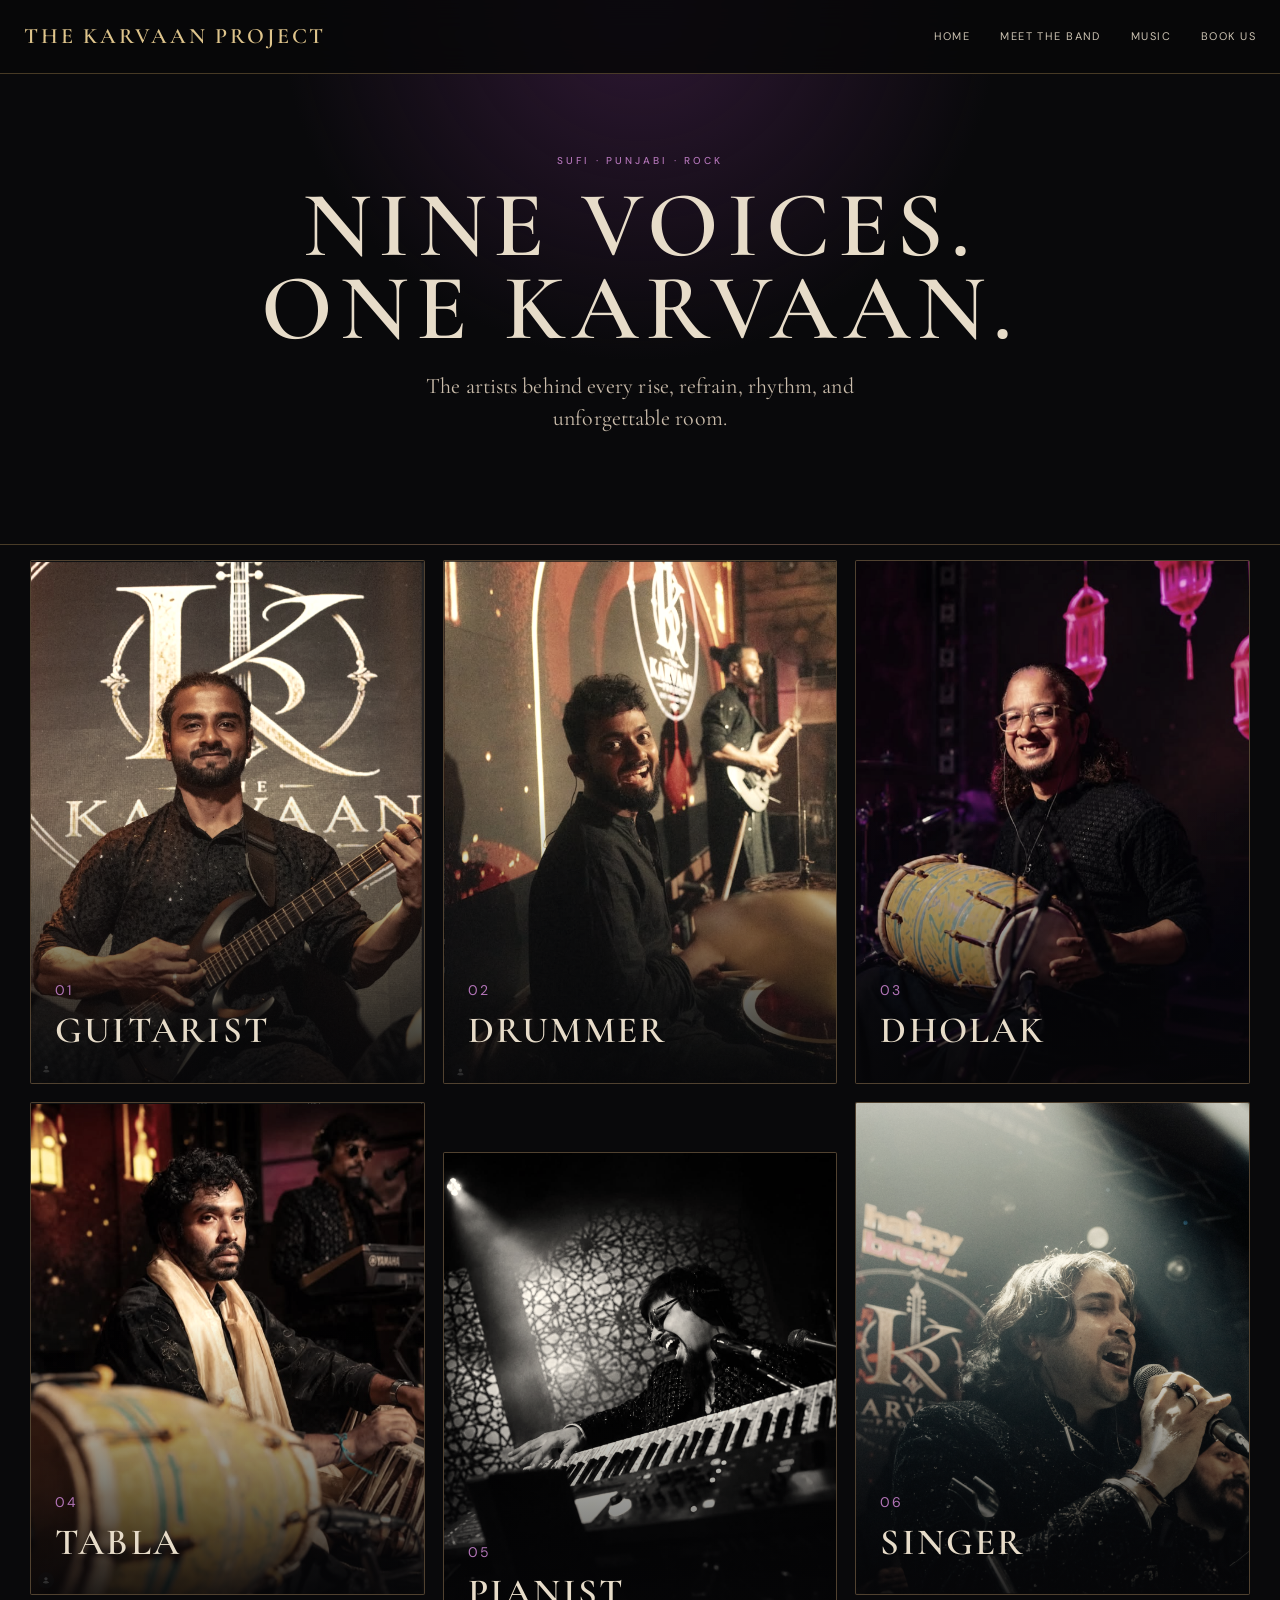
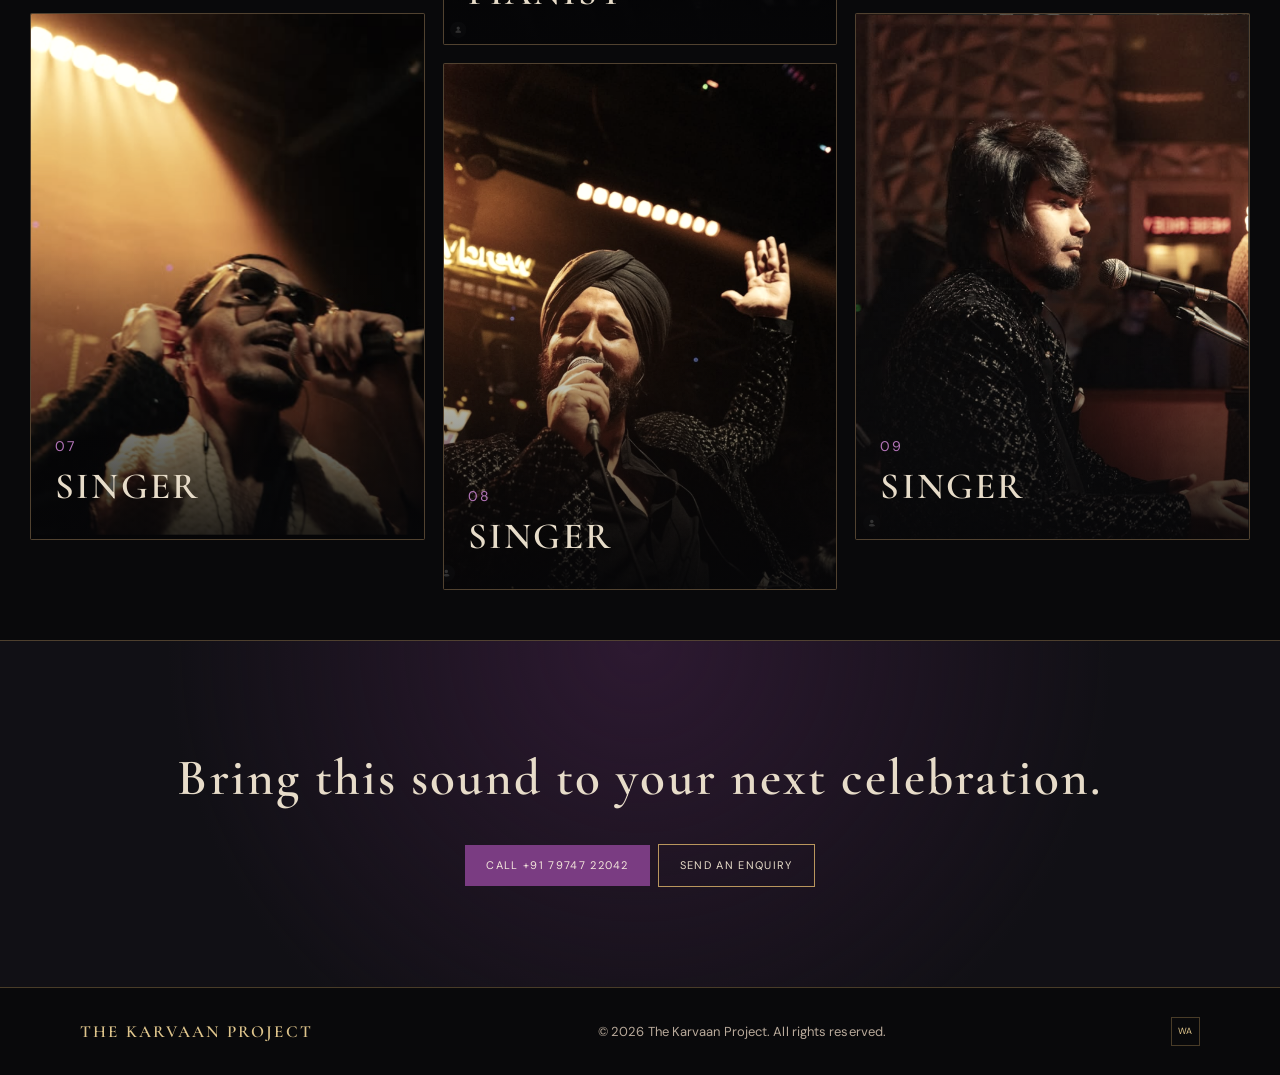
==== band.html @ 2c625c54 "Add files via upload" ====
<!doctype html>
<html lang="en-IN"><head><meta charset="UTF-8" /><meta name="viewport" content="width=device-width, initial-scale=1.0" /><meta name="description" content="Meet The Karvaan Project, a nine-member live music collective performing Sufi, Punjabi and rock music for celebrations and events." /><meta name="robots" content="index, follow, max-image-preview:large" /><meta name="theme-color" content="#09090b" /><meta property="og:type" content="profile" /><meta property="og:site_name" content="The Karvaan Project" /><meta property="og:title" content="Meet The Karvaan Project Band" /><meta property="og:description" content="Meet the nine-member Sufi, Punjabi and rock music collective." /><meta name="twitter:card" content="summary" /><title>Meet The Karvaan Project Band | Sufi, Punjabi &amp; Rock Musicians</title><link rel="stylesheet" href="styles.css" /><link rel="stylesheet" href="overrides.css" /><link rel="stylesheet" href="band.css" /><link rel="stylesheet" href="theme.css" /><link rel="stylesheet" href="seo.css" /><script type="application/ld+json">{"@context":"https://schema.org","@type":"MusicGroup","name":"The Karvaan Project","genre":["Sufi music","Punjabi music","Rock music"],"description":"A nine-member live music collective performing Sufi, Punjabi and rock music."}</script></head>
<body class="band-page"><header class="nav"><a class="brand" href="index.html">The Karvaan Project</a><button class="menu-toggle" aria-label="Open menu" aria-expanded="false"><i></i><i></i></button><nav aria-label="Main navigation"><a href="index.html">Home</a><a href="band.html">Meet the band</a><a href="index.html#music">Music</a><a href="index.html#book">Book us</a></nav></header><main><section class="band-page-hero"><p class="section-label">Sufi · Punjabi · Rock</p><h1>Nine voices.<br />One Karvaan.</h1><p>The artists behind every rise, refrain, rhythm, and unforgettable room.</p></section><section class="member-grid" aria-label="The Karvaan Project members"><article class="member-card"><img src="assets/guitarist.png" alt="The Karvaan Project guitarist" /><div><span>01</span><h2>Guitarist</h2></div></article><article class="member-card"><img src="assets/drummer.png" alt="The Karvaan Project drummer" /><div><span>02</span><h2>Drummer</h2></div></article><article class="member-card"><img src="assets/dholak.png" alt="The Karvaan Project dholak player" /><div><span>03</span><h2>Dholak</h2></div></article><article class="member-card"><img src="assets/tabla.png" alt="The Karvaan Project tabla player" /><div><span>04</span><h2>Tabla</h2></div></article><article class="member-card"><img src="assets/pianist.png" alt="The Karvaan Project pianist" /><div><span>05</span><h2>Pianist</h2></div></article><article class="member-card"><img src="assets/singer-1.png" alt="The Karvaan Project singer" /><div><span>06</span><h2>Singer</h2></div></article><article class="member-card"><img src="assets/singer-2.png" alt="The Karvaan Project singer" /><div><span>07</span><h2>Singer</h2></div></article><article class="member-card"><img src="assets/singer-3.png" alt="The Karvaan Project singer" /><div><span>08</span><h2>Singer</h2></div></article><article class="member-card"><img src="assets/singer-4.png" alt="The Karvaan Project singer" /><div><span>09</span><h2>Singer</h2></div></article></section><section class="band-booking"><p>Bring this sound to your next celebration.</p><a class="button gold" href="tel:+917974722042">Call +91 79747 22042</a><a class="button outline" href="index.html#book">Send an enquiry</a></section></main><footer><a class="brand" href="index.html">The Karvaan Project</a><p>© <span id="year"></span> The Karvaan Project. All rights reserved.</p><div class="socials"><a href="https://wa.me/917974722042" aria-label="WhatsApp">wa</a></div></footer><script src="script.js"></script></body></html>
---- styles.css ----
:root{--black:#000;--surface:#fff;--mist:#f5f5f7;--text:#1d1d1f;--subtle:#6e6e73;--gold:#b7833c;--blue:#0071e3;--line:#d2d2d7}*{box-sizing:border-box}html{scroll-behavior:smooth}body{margin:0;background:var(--surface);color:var(--text);font-family:-apple-system,BlinkMacSystemFont,"SF Pro Display","Helvetica Neue",Arial,sans-serif;font-size:17px;line-height:1.47;letter-spacing:-.018em}a{color:inherit;text-decoration:none}h1,h2,h3,p{margin:0}h1,h2,h3,.brand{font-family:inherit;letter-spacing:-.045em}.nav{height:52px;position:absolute;z-index:5;left:0;right:0;top:0;padding:0 max(22px,calc((100vw - 980px)/2));display:flex;justify-content:space-between;align-items:center;background:rgba(0,0,0,.6);backdrop-filter:saturate(180%) blur(20px);-webkit-backdrop-filter:saturate(180%) blur(20px);color:#f5f5f7}.brand{font-size:15px;font-weight:600;letter-spacing:-.02em;line-height:.9}.brand span{display:inline;font:inherit;letter-spacing:inherit}.nav nav{display:flex;gap:36px;align-items:center;font-size:12px;letter-spacing:-.01em}.nav nav>a{opacity:.88;transition:opacity .2s}.nav nav>a:hover{opacity:1}.nav-book{padding:6px 13px;border-radius:980px;background:var(--gold);color:#181008!important}.nav-book span{display:none}.menu-toggle{display:none}.hero{height:max(700px,100vh);min-height:700px;position:relative;display:grid;place-items:center;overflow:hidden;text-align:center;background:#090807}.hero-image{position:absolute;inset:0;background-image:url("https://images.unsplash.com/photo-1514525253161-7a46d19cd819?auto=format&fit=crop&w=2200&q=90");background-size:cover;background-position:center 42%;filter:saturate(.74) brightness(.68)}.hero-shade{position:absolute;inset:0;background:linear-gradient(180deg,rgba(0,0,0,.43),rgba(0,0,0,.08) 35%,rgba(0,0,0,.46) 100%)}.hero-copy{z-index:1;max-width:780px;padding:105px 22px 72px}.eyebrow,.section-label{color:var(--gold);letter-spacing:.02em;font-size:17px;font-weight:500}.hero h1{font-size:clamp(58px,9.1vw,128px);font-weight:700;letter-spacing:-.067em;line-height:.84;margin:19px 0 25px;text-shadow:0 2px 20px rgba(0,0,0,.25)}.hero h1 span{display:block;font-size:.23em;letter-spacing:-.015em;font-weight:600;line-height:1.15}.hero h1 span:first-child{font-size:.18em;text-transform:uppercase;letter-spacing:.12em}.hero h1 span:last-child{margin-top:10px;font-size:.2em;text-transform:uppercase;letter-spacing:.1em}.hero-description{max-width:545px;margin:0 auto 28px;color:#f5f5f7;font-size:21px;line-height:1.4;letter-spacing:-.025em}.hero-actions{display:flex;justify-content:center;gap:15px}.button{display:inline-flex;gap:8px;align-items:center;justify-content:center;border:0;border-radius:980px;padding:12px 20px;font-size:17px;line-height:1.2;letter-spacing:-.015em;font-weight:400;transition:transform .2s,background .2s}.button:hover{transform:scale(1.02)}.gold{background:var(--gold);color:#17110a}.gold:hover{background:#cf984c}.outline{background:rgba(0,0,0,.25);border:1px solid rgba(255,255,255,.72);color:#fff}.play{font-size:10px}.scroll-cue{z-index:1;position:absolute;bottom:31px;font-size:12px;color:#fff;opacity:.8;display:flex;align-items:center;gap:9px}.scroll-cue span{height:16px;width:1px;background:#fff}.section{padding:clamp(90px,11vw,155px) max(24px,calc((100vw - 1120px)/2))}.story{background:var(--surface)}.story>.section-label{margin-bottom:27px}.story-grid{display:grid;grid-template-columns:.88fr 1.12fr;gap:clamp(48px,9vw,115px);align-items:center}.story-copy{max-width:460px}.story h2,.moments h2,.shows h2,.booking h2{font-size:clamp(40px,4.35vw,66px);line-height:1.04;font-weight:700;color:var(--text)}.rule{display:block;width:42px;height:2px;border-radius:2px;background:var(--gold);margin:27px 0}.story p,.booking p{color:var(--subtle);margin:0 0 16px;font-size:19px;line-height:1.47}.text-link{font-size:17px;color:var(--blue);font-weight:400;display:inline-block;margin-top:11px}.text-link span{font-size:18px;margin-left:2px}.portrait{position:relative;border-radius:28px;overflow:hidden;background:#ddd}.portrait img{width:100%;height:570px;object-fit:cover;filter:saturate(.72);display:block}.image-caption{position:absolute;bottom:16px;left:18px;color:#fff;font-size:15px;text-shadow:0 1px 5px #000}.music-band{padding:113px max(24px,calc((100vw - 1120px)/2));text-align:center;color:#f5f5f7;background:linear-gradient(rgba(0,0,0,.61),rgba(0,0,0,.73)),url("https://images.unsplash.com/photo-1521337581100-8ca9a73a5f79?auto=format&fit=crop&w=2000&q=85") center/cover}.centered{margin:auto}.music-band h2{font-size:clamp(42px,5vw,72px);font-weight:700;line-height:1.02;margin:16px 0 57px}.genre-grid{max-width:1000px;margin:0 auto 47px;display:grid;grid-template-columns:repeat(3,1fr);border-radius:22px;overflow:hidden;background:rgba(255,255,255,.12);backdrop-filter:blur(20px);-webkit-backdrop-filter:blur(20px);border:1px solid rgba(255,255,255,.22)}.genre-grid article{padding:34px 35px 38px;text-align:left;border-right:1px solid rgba(255,255,255,.22)}.genre-grid article:last-child{border:0}.genre-grid span{font-size:14px;color:#f7c779}.genre-grid h3{font-size:33px;font-weight:600;letter-spacing:-.045em;margin:12px 0 6px}.genre-grid p{color:#d5d5da;font-size:16px;line-height:1.4}.light{background:#fff;color:#181818}.moments{background:var(--mist)}.section-head{display:flex;justify-content:space-between;align-items:end;margin-bottom:41px}.section-head .text-link{margin-bottom:7px}.gallery{display:grid;grid-template-columns:1.05fr .9fr 1.32fr .9fr;gap:14px;height:375px}.gallery figure{margin:0;overflow:hidden;border-radius:18px;background:#ddd}.gallery img{height:100%;width:100%;object-fit:cover;filter:saturate(.74);transition:transform .6s}.gallery figure:hover img{transform:scale(1.04)}.shows{padding:clamp(90px,11vw,150px) max(24px,calc((100vw - 1120px)/2));display:grid;grid-template-columns:.65fr 1.35fr;gap:clamp(45px,9vw,125px);background:#fff}.shows-intro p{max-width:300px;color:var(--subtle);font-size:19px;line-height:1.45;margin-top:23px}.show-list{border-top:1px solid var(--line)}.show-list article{padding:23px 0;display:grid;grid-template-columns:78px 1fr auto;gap:18px;align-items:center;border-bottom:1px solid var(--line)}time{display:flex;gap:9px;align-items:center}time b{font-size:39px;font-weight:600;line-height:1}time span{font-size:12px;line-height:1.25;color:var(--subtle)}.show-list h3{font-size:22px;font-weight:600}.show-list p{font-size:15px;color:var(--subtle)}.show-list a{font-size:16px;color:var(--blue)}.show-list a span{margin-left:2px}.booking{display:grid;grid-template-columns:.9fr 1.1fr;gap:clamp(50px,10vw,145px);background:#161616;color:#f5f5f7}.booking h2{color:#f5f5f7;margin-top:16px}.booking p{color:#a1a1a6}.contact-note{margin-top:42px;color:#a1a1a6;font-size:16px}.contact-note a{color:#fff}.booking-form{padding-top:20px}.form-row{display:grid;grid-template-columns:1fr 1fr;gap:13px}.booking-form label{display:block;color:#a1a1a6;font-size:13px;margin-bottom:14px}.booking-form input,.booking-form textarea{width:100%;display:block;border:1px solid #5b5b60;border-radius:10px;background:#262627;color:#f5f5f7;font:16px -apple-system,BlinkMacSystemFont,"Helvetica Neue",Arial,sans-serif;margin-top:6px;padding:13px 14px;outline:0;transition:border .2s,box-shadow .2s}.booking-form textarea{resize:vertical}.booking-form input:focus,.booking-form textarea:focus{border-color:#fff;box-shadow:0 0 0 3px rgba(255,255,255,.17)}.booking-form input::placeholder,.booking-form textarea::placeholder{color:#8d8d91}.submit{margin-top:2px;cursor:pointer;width:100%;background:var(--gold);color:#17110a}.form-status{color:#f1c17b;font-size:14px;margin-top:10px;min-height:20px}footer{background:#f5f5f7;padding:29px max(24px,calc((100vw - 1120px)/2));display:flex;align-items:center;justify-content:space-between;color:var(--subtle);font-size:13px}.socials{display:flex;gap:9px}.socials a{width:29px;height:29px;border:1px solid #b8b8bc;border-radius:50%;display:grid;place-items:center;font-size:9px;text-transform:uppercase;color:#3f3f43}
@media(max-width:760px){body{font-size:16px}.nav{height:48px;padding:0 20px}.nav nav{display:none;position:absolute;top:48px;left:0;right:0;padding:18px 20px 23px;background:rgba(20,20,21,.96);backdrop-filter:blur(20px);flex-direction:column;align-items:flex-start;gap:18px;font-size:16px}.nav nav.open{display:flex}.menu-toggle{display:grid;gap:5px;background:none;border:0;padding:8px 0;z-index:1}.menu-toggle i{display:block;width:18px;height:1px;background:#fff}.nav-book{padding:0;background:none;color:var(--gold)!important}.hero{height:680px;min-height:680px}.hero-copy{padding:95px 20px 66px}.hero h1{font-size:64px;letter-spacing:-.065em}.hero-description{font-size:19px}.hero-actions{flex-direction:column;max-width:210px;margin:auto}.button{font-size:16px;padding:12px 18px}.section{padding:82px 24px}.story-grid,.shows,.booking{grid-template-columns:1fr}.story-grid{gap:39px}.story h2,.moments h2,.shows h2,.booking h2{font-size:43px}.story p,.booking p,.shows-intro p{font-size:18px}.portrait{border-radius:20px}.portrait img{height:410px}.music-band{padding:83px 24px}.music-band h2{font-size:44px}.genre-grid{grid-template-columns:1fr;border-radius:18px}.genre-grid article{border-right:0;border-bottom:1px solid rgba(255,255,255,.22);padding:24px}.genre-grid article:last-child{border-bottom:0}.section-head{align-items:start;gap:17px;flex-direction:column}.gallery{grid-template-columns:1fr 1fr;height:410px;gap:10px}.gallery figure{border-radius:14px}.gallery figure:nth-child(3){display:none}.shows{gap:42px}.show-list article{grid-template-columns:65px 1fr}.show-list article>a{grid-column:2}.form-row{grid-template-columns:1fr}footer{align-items:flex-start;gap:19px;flex-direction:column}.hero-image{background-position:55% center}}
---- overrides.css ----
.hero h1 {
  color: #fff;
  text-shadow: 0 2px 20px rgba(0, 0, 0, .35);
}
---- band.css ----
.band-teaser{display:grid;grid-template-columns:.8fr 1.2fr;gap:clamp(35px,7vw,100px);align-items:center;padding:clamp(85px,10vw,140px) max(24px,calc((100vw - 1120px)/2));background:#fff}.band-teaser-copy{max-width:430px}.band-teaser h2{font-size:clamp(42px,5vw,70px);line-height:1.02;letter-spacing:-.055em;margin:16px 0 18px}.band-teaser p{font-size:19px;color:#6e6e73;line-height:1.45}.band-teaser-photos{height:420px;display:grid;grid-template-columns:repeat(4,1fr);gap:10px}.band-teaser-photos img{width:100%;height:100%;border-radius:18px;object-fit:cover;filter:saturate(.8);transition:transform .35s}.band-teaser-photos img:nth-child(2),.band-teaser-photos img:nth-child(4){margin-top:36px;height:calc(100% - 36px)}.band-teaser-photos img:hover{transform:translateY(-8px)}.whatsapp{margin-bottom:10px}.band-page{background:#0d0d0e;color:#f5f5f7}.band-page .nav{position:relative}.band-page-hero{padding:clamp(90px,12vw,160px) 24px clamp(65px,9vw,110px);text-align:center;background:radial-gradient(circle at 50% 0,#392813 0,transparent 45%),#0d0d0e}.band-page-hero h1{font-size:clamp(52px,7.3vw,108px);font-weight:700;line-height:.98;letter-spacing:-.07em;margin:17px 0 20px}.band-page-hero>p:last-child{max-width:510px;margin:auto;color:#a1a1a6;font-size:20px}.member-grid{padding:0 max(18px,calc((100vw - 1220px)/2)) 100px;display:grid;grid-template-columns:repeat(3,1fr);gap:18px}.member-card{margin:0;position:relative;overflow:hidden;min-height:450px;border-radius:22px;background:#242426}.member-card img{display:block;width:100%;height:100%;min-height:450px;object-fit:cover;object-position:center;filter:saturate(.85);transition:transform .5s}.member-card::after{content:"";position:absolute;inset:45% 0 0;background:linear-gradient(transparent,rgba(0,0,0,.78))}.member-card:hover img{transform:scale(1.04)}.member-card>div{position:absolute;z-index:1;bottom:24px;left:24px}.member-card span{display:block;color:#e8bc71;font-size:14px;margin-bottom:4px}.member-card h2{font-size:32px;font-weight:600;letter-spacing:-.045em}.member-card:nth-child(5),.member-card:nth-child(8){transform:translateY(50px)}.band-booking{text-align:center;padding:100px 24px;background:#19191b}.band-booking p{font-size:clamp(28px,4vw,52px);font-weight:600;letter-spacing:-.045em;margin-bottom:28px}.band-booking .button{margin:0 4px}.band-booking .outline{background:transparent;color:#fff}
@media(max-width:760px){.band-teaser{grid-template-columns:1fr;padding:80px 24px;gap:30px}.band-teaser-photos{height:280px;gap:7px}.band-teaser-photos img{border-radius:12px}.band-page-hero{padding:85px 24px 65px}.band-page-hero>p:last-child{font-size:18px}.member-grid{grid-template-columns:1fr 1fr;gap:10px;padding-bottom:70px}.member-card,.member-card img{min-height:280px}.member-card{border-radius:15px}.member-card>div{bottom:14px;left:14px}.member-card h2{font-size:24px}.member-card:nth-child(5),.member-card:nth-child(8){transform:none}.band-booking{padding:75px 24px}.band-booking .button{display:flex;margin:10px auto;max-width:245px}}
---- theme.css ----
@import url('https://fonts.googleapis.com/css2?family=Cormorant+Garamond:wght@500;600;700&family=DM+Sans:wght@400;500;600&display=swap');

:root{--ink:#09090b;--ink-2:#111016;--ink-3:#17131a;--parchment:#e7dcc9;--soft:#b9aa9b;--antique:#b9965d;--antique-light:#dfc58c;--plum:#7a3c82;--plum-light:#b274b7;--ornament:rgba(185,150,93,.36)}
body{background:var(--ink);color:var(--parchment);font-family:"DM Sans",sans-serif;letter-spacing:.005em}.nav{height:74px;background:rgba(7,7,9,.87);border-bottom:1px solid var(--ornament);padding:0 max(24px,calc((100vw - 1340px)/2));backdrop-filter:blur(15px)}.brand,.nav nav{font-family:"Cormorant Garamond",serif}.brand{font-size:22px;font-weight:600;letter-spacing:.13em;text-transform:uppercase;color:var(--antique-light)}.nav nav{gap:30px;font-family:"DM Sans",sans-serif;font-size:11px;letter-spacing:.13em;text-transform:uppercase;color:var(--parchment)}.nav-book{border-radius:0;background:transparent!important;color:var(--antique-light)!important;border:1px solid var(--antique)!important;padding:9px 17px}.nav-book span{display:inline}.hero{height:max(720px,100vh);border-bottom:1px solid var(--ornament);background:#0a090b}.hero-image{background-color:#271b28;background-blend-mode:multiply;background-position:center 48%;filter:saturate(.54) brightness(.61) sepia(.22)}.hero-shade{background:linear-gradient(90deg,rgba(5,5,7,.91) 0%,rgba(5,5,7,.48) 49%,rgba(5,5,7,.2) 100%),linear-gradient(0deg,rgba(6,6,8,.92),transparent 40%)}.hero-copy{max-width:700px;margin-left:clamp(25px,8vw,140px);text-align:left;padding-left:0}.eyebrow,.section-label{font-family:"DM Sans",sans-serif;color:var(--plum-light);font-size:10px;font-weight:500;letter-spacing:.29em;text-transform:uppercase}.hero h1,.story h2,.moments h2,.shows h2,.booking h2,.band-teaser h2{font-family:"Cormorant Garamond",serif;font-weight:600;color:var(--parchment);letter-spacing:.07em;text-transform:uppercase}.hero h1{font-size:clamp(56px,6.4vw,101px);line-height:.82;text-shadow:none;margin:20px 0 26px}.hero h1 span:first-child,.hero h1 span:last-child{font-family:"Cormorant Garamond",serif;letter-spacing:.26em;font-size:.22em;font-weight:600}.hero h1 span:last-child{margin-top:14px}.hero-description{max-width:460px;color:#d8ccbd;font-family:"Cormorant Garamond",serif;font-size:23px;line-height:1.35;letter-spacing:.025em;margin:0 0 31px}.button{border-radius:0;font-family:"DM Sans",sans-serif;font-size:11px;letter-spacing:.12em;text-transform:uppercase;padding:14px 21px}.gold{background:var(--plum);color:#f4e7dc}.gold:hover{background:#954d9b}.outline{border-color:var(--antique);background:rgba(0,0,0,.22);color:var(--parchment)}.scroll-cue{font-family:"DM Sans",sans-serif;color:var(--antique-light);letter-spacing:.14em;text-transform:uppercase;font-size:9px}.scroll-cue span{background:var(--plum-light)}.band-teaser{position:relative;background:radial-gradient(circle at 78% 48%,#2a182e 0,transparent 34%),var(--ink);border-bottom:1px solid var(--ornament)}.band-teaser::before,.music-band::before,.moments::before,.shows::before,.booking::before{content:"✦  ─────────  ✦";display:block;position:absolute;top:21px;left:50%;transform:translateX(-50%);width:max-content;font-family:"Cormorant Garamond",serif;color:var(--antique);font-size:16px;letter-spacing:6px}.band-teaser-copy{position:relative;z-index:1}.band-teaser h2{margin:15px 0 16px;font-size:clamp(48px,5.2vw,72px);line-height:.88}.band-teaser p{font-family:"Cormorant Garamond",serif;font-size:22px;color:#cdbfae;line-height:1.35}.text-link{font-family:"DM Sans",sans-serif;font-size:11px;letter-spacing:.14em;text-transform:uppercase;color:var(--plum-light)}.text-link span{color:var(--antique-light)}.band-teaser-photos img{border-radius:2px;filter:saturate(.62) sepia(.18);border:1px solid rgba(185,150,93,.42)}.music-band{position:relative;background:linear-gradient(rgba(8,7,10,.8),rgba(8,7,10,.88)),url("https://images.unsplash.com/photo-1521337581100-8ca9a73a5f79?auto=format&fit=crop&w=2000&q=85") center/cover;border-bottom:1px solid var(--ornament)}.music-band h2{font-family:"Cormorant Garamond",serif;font-size:clamp(50px,5.5vw,78px);font-weight:600;letter-spacing:.07em;text-transform:uppercase;line-height:.88;color:var(--parchment)}.genre-grid{background:rgba(24,16,25,.78);border:1px solid var(--ornament);border-radius:0}.genre-grid article{border-color:var(--ornament)}.genre-grid span{font-family:"DM Sans",sans-serif;color:var(--plum-light);letter-spacing:.16em}.genre-grid h3{font-family:"Cormorant Garamond",serif;font-size:39px;color:var(--antique-light);letter-spacing:.06em;text-transform:uppercase}.genre-grid p{font-family:"Cormorant Garamond",serif;color:#d8ccbd;font-size:18px}.light{background:transparent;color:var(--parchment);border:1px solid var(--antique)}.moments{position:relative;background:var(--ink-2);border-bottom:1px solid var(--ornament)}.gallery figure{border-radius:2px;border:1px solid var(--ornament)}.gallery img{filter:saturate(.55) sepia(.25)}.shows{position:relative;background:radial-gradient(circle at 18% 90%,#221328,transparent 34%),var(--ink);border-bottom:1px solid var(--ornament)}.shows-intro p{font-family:"Cormorant Garamond",serif;color:#cdbfae;font-size:21px}.show-list{border-color:var(--ornament)}.show-list article{border-color:var(--ornament)}time b{font-family:"Cormorant Garamond",serif;color:var(--antique-light);font-size:47px}.show-list h3{font-family:"Cormorant Garamond",serif;color:var(--parchment);font-size:27px;letter-spacing:.03em}.show-list p,time span{color:var(--soft)}.show-list a{font-family:"DM Sans",sans-serif;font-size:11px;letter-spacing:.12em;text-transform:uppercase;color:var(--plum-light)}.booking{position:relative;background:radial-gradient(circle at 20% 100%,#301535,transparent 36%),#0b0a0d}.booking-form input,.booking-form textarea{border-radius:0;background:rgba(255,255,255,.035);border-color:var(--ornament);color:var(--parchment)}.booking-form input:focus,.booking-form textarea:focus{border-color:var(--antique-light);box-shadow:0 0 0 2px rgba(185,150,93,.16)}.booking-form label{font-family:"DM Sans",sans-serif;letter-spacing:.13em;text-transform:uppercase;color:var(--soft);font-size:10px}.submit{border-radius:0}.whatsapp{display:flex;background:#54275c!important;border:1px solid var(--plum-light)}footer{background:#09090b;border-top:1px solid var(--ornament);color:var(--soft)}footer .brand{font-size:17px}.socials a{border-radius:0;border-color:var(--ornament);color:var(--antique-light)}

.band-page{background:var(--ink);color:var(--parchment)}.band-page .nav{position:absolute}.band-page-hero{background:radial-gradient(circle at 50% 0,#2f1834,transparent 43%),#09090b;border-bottom:1px solid var(--ornament)}.band-page-hero h1{font-family:"Cormorant Garamond",serif;font-weight:600;text-transform:uppercase;letter-spacing:.08em;color:var(--parchment);line-height:.88}.band-page-hero>p:last-child{font-family:"Cormorant Garamond",serif;color:#cbbdac;font-size:22px}.member-grid{background:var(--ink);padding-top:15px}.member-card{border-radius:2px;border:1px solid var(--ornament);background:#161217}.member-card::after{background:linear-gradient(transparent,rgba(6,6,8,.88))}.member-card img{filter:saturate(.66) sepia(.18)}.member-card span{font-family:"DM Sans",sans-serif;color:var(--plum-light);letter-spacing:.15em}.member-card h2{font-family:"Cormorant Garamond",serif;text-transform:uppercase;color:var(--parchment);font-size:37px;letter-spacing:.06em}.band-booking{background:radial-gradient(circle at 50% 0,#2d1931,transparent 65%),#111015;border-top:1px solid var(--ornament)}.band-booking p{font-family:"Cormorant Garamond",serif;color:var(--parchment);letter-spacing:.04em}.band-booking .outline{background:transparent;color:var(--parchment)}
@media(max-width:760px){.nav{height:60px}.brand{font-size:15px}.nav nav{top:60px;background:rgba(8,8,10,.98);border-bottom:1px solid var(--ornament)}.menu-toggle i{background:var(--antique-light)}.nav-book{border:0!important;padding:0}.hero{min-height:690px}.hero-copy{margin:auto;text-align:center;padding:110px 25px 65px}.hero h1{font-size:55px}.hero-description{font-size:21px;margin-left:auto;margin-right:auto}.band-teaser::before,.music-band::before,.moments::before,.shows::before,.booking::before{font-size:11px;top:17px}.band-teaser h2{font-size:52px}.band-teaser p{font-size:20px}.music-band h2{font-size:53px}.member-card h2{font-size:27px}.band-page-hero h1{font-size:57px}}
---- seo.css ----
.news-section{position:relative;padding:clamp(90px,11vw,145px) max(24px,calc((100vw - 1120px)/2));background:#100d12;border-bottom:1px solid var(--ornament)}.news-section::before{content:"✦  ─────────  ✦";display:block;position:absolute;top:21px;left:50%;transform:translateX(-50%);color:var(--antique);font-family:"Cormorant Garamond",serif;font-size:16px;letter-spacing:6px}.news-heading{display:flex;align-items:end;justify-content:space-between;gap:35px;margin-bottom:40px}.news-heading h2{font-family:"Cormorant Garamond",serif;font-size:clamp(48px,5.1vw,72px);font-weight:600;text-transform:uppercase;letter-spacing:.07em;line-height:.9;color:var(--parchment);margin-top:14px}.news-heading>p{max-width:320px;color:#cbbdac;font-family:"Cormorant Garamond",serif;font-size:20px;line-height:1.35}.news-grid{display:grid;grid-template-columns:repeat(3,1fr);border-top:1px solid var(--ornament);border-bottom:1px solid var(--ornament)}.news-grid article{padding:28px 28px 32px 0;margin-right:28px;border-right:1px solid var(--ornament)}.news-grid article:last-child{margin:0;border:0}.article-type{color:var(--plum-light)!important;font-family:"DM Sans",sans-serif!important;font-size:10px!important;letter-spacing:.18em;text-transform:uppercase}.news-grid h3{font-family:"Cormorant Garamond",serif;color:var(--antique-light);font-size:30px;letter-spacing:.025em;line-height:1.04;margin:15px 0 13px}.news-grid article>p:not(.article-type){color:#bcae9e;font-family:"Cormorant Garamond",serif;font-size:18px;line-height:1.36}.news-grid a{display:inline-block;margin-top:22px;color:var(--plum-light);font-family:"DM Sans",sans-serif;font-size:10px;letter-spacing:.14em;text-transform:uppercase}.news-all{margin-top:24px}.news-page{background:#0a090b;color:var(--parchment)}.news-page .nav{position:relative}.news-hero{padding:clamp(90px,12vw,150px) 24px clamp(65px,9vw,110px);text-align:center;background:radial-gradient(circle at 50% 0,#321a36,transparent 43%),#09090b;border-bottom:1px solid var(--ornament)}.news-hero h1{font-family:"Cormorant Garamond",serif;font-size:clamp(56px,8vw,112px);font-weight:600;text-transform:uppercase;letter-spacing:.08em;line-height:.86;margin:16px 0 20px}.news-hero>p{max-width:530px;margin:auto;font-family:"Cormorant Garamond",serif;font-size:22px;line-height:1.35;color:#cbbdac}.article-list{max-width:850px;margin:auto;padding:35px 24px 105px}.article-list article{padding:54px 0;border-bottom:1px solid var(--ornament)}.article-list h2{font-family:"Cormorant Garamond",serif;color:var(--antique-light);font-size:clamp(35px,4.5vw,56px);line-height:.96;letter-spacing:.035em;margin:13px 0 20px}.article-list article>p:last-child{font-family:"Cormorant Garamond",serif;color:#d0c2b1;font-size:22px;line-height:1.45}.news-cta{text-align:center;padding:95px 24px;background:radial-gradient(circle at 50% 0,#301736,transparent 68%),#151017;border-top:1px solid var(--ornament)}.news-cta p{font-family:"Cormorant Garamond",serif;font-size:clamp(31px,4.5vw,55px);letter-spacing:.035em;margin-bottom:26px}@media(max-width:760px){.news-heading{align-items:start;flex-direction:column;gap:15px}.news-section::before{top:17px;font-size:11px}.news-grid{grid-template-columns:1fr}.news-grid article{padding:26px 0;margin:0;border-right:0;border-bottom:1px solid var(--ornament)}.news-grid article:last-child{border-bottom:0}.news-heading h2{font-size:53px}.news-hero h1{font-size:60px}.news-hero>p,.article-list article>p:last-child{font-size:20px}.article-list{padding-bottom:75px}.article-list article{padding:43px 0}}
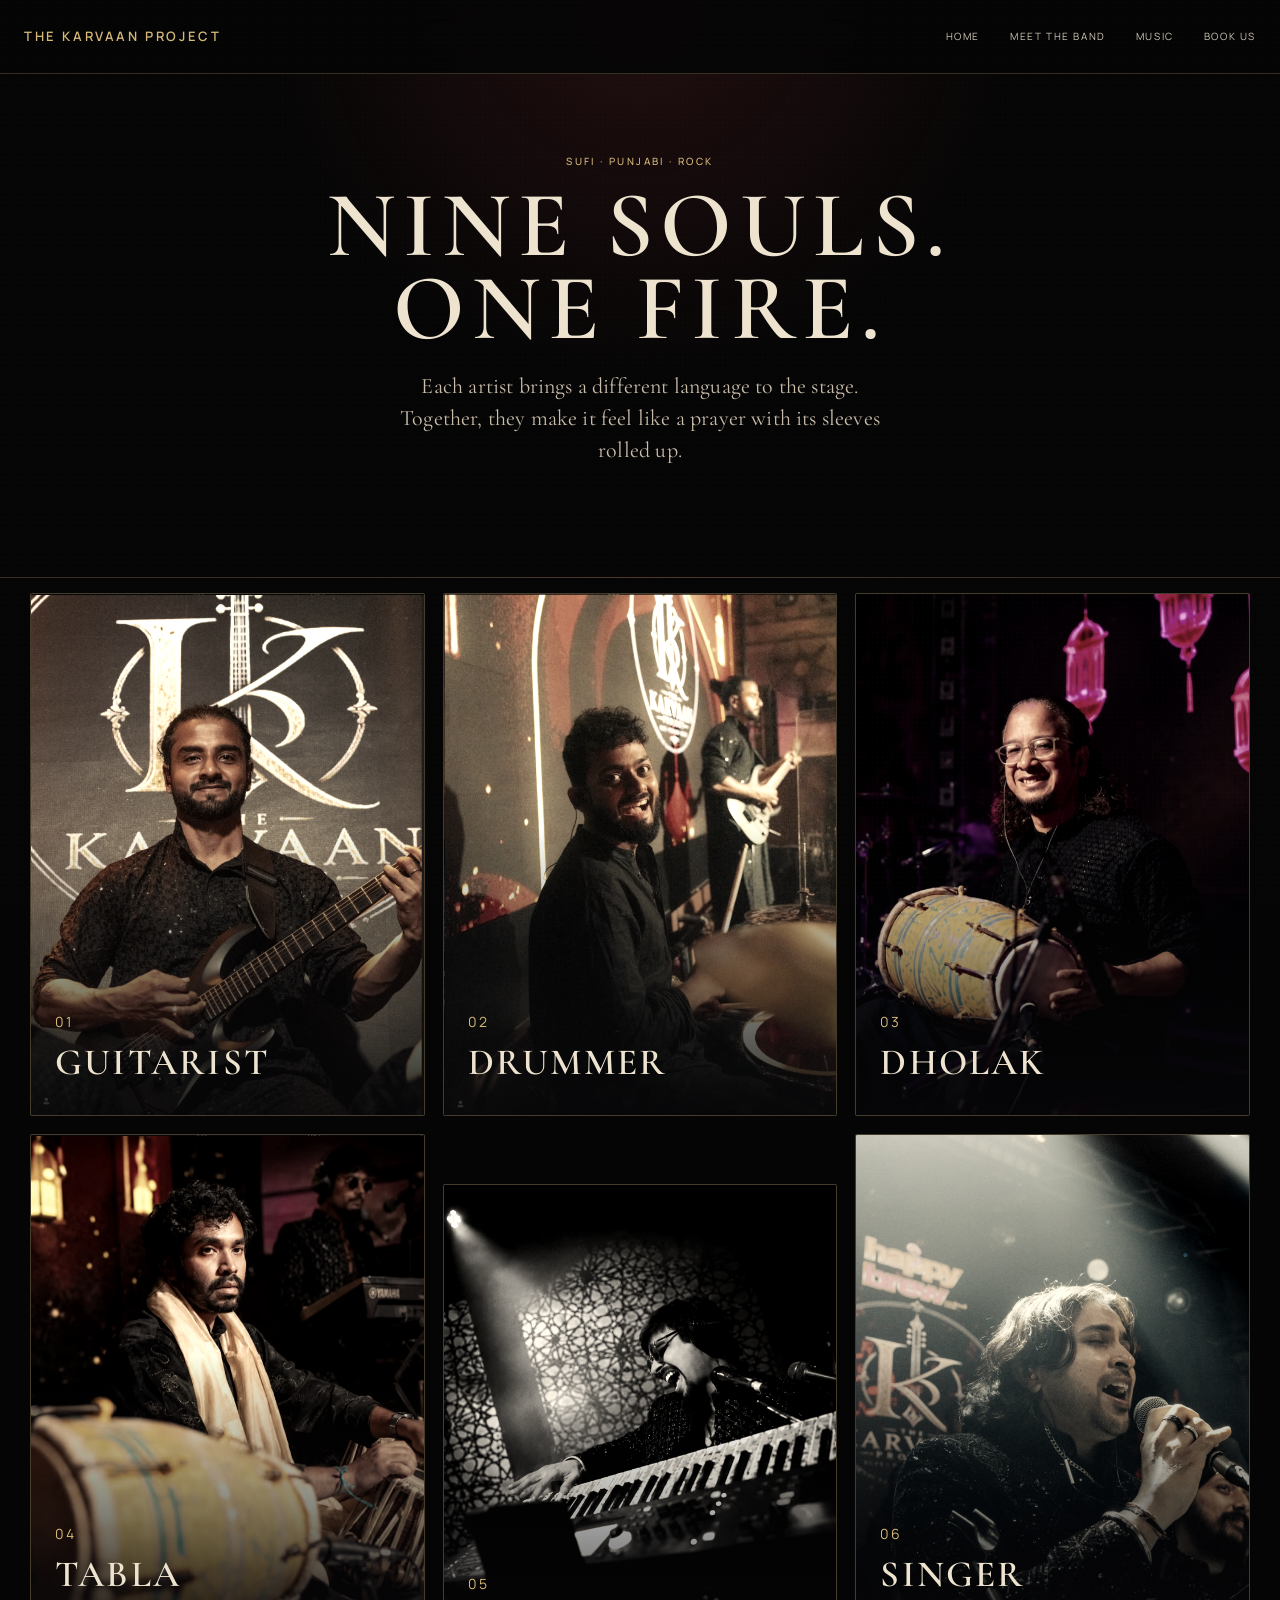
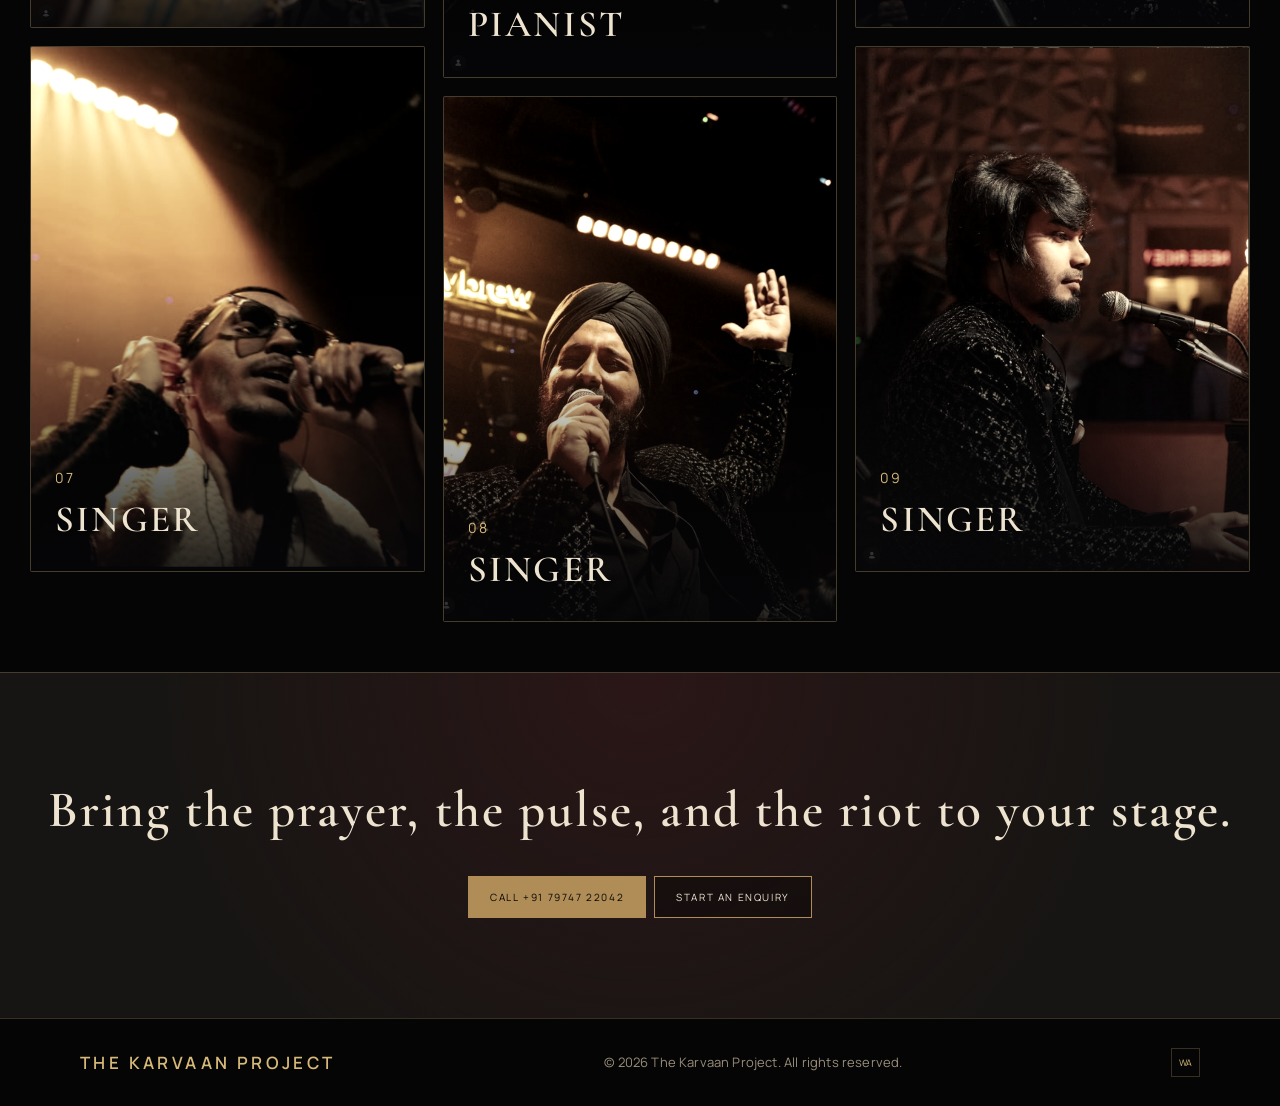
==== commit 6ca096cb: "Add files via upload" ====
--- a/band.html
+++ b/band.html
@@ -1,3 +1,3 @@
 <!doctype html>
-<html lang="en-IN"><head><meta charset="UTF-8" /><meta name="viewport" content="width=device-width, initial-scale=1.0" /><meta name="description" content="Meet The Karvaan Project, a nine-member live music collective performing Sufi, Punjabi and rock music for celebrations and events." /><meta name="robots" content="index, follow, max-image-preview:large" /><meta name="theme-color" content="#09090b" /><meta property="og:type" content="profile" /><meta property="og:site_name" content="The Karvaan Project" /><meta property="og:title" content="Meet The Karvaan Project Band" /><meta property="og:description" content="Meet the nine-member Sufi, Punjabi and rock music collective." /><meta name="twitter:card" content="summary" /><title>Meet The Karvaan Project Band | Sufi, Punjabi &amp; Rock Musicians</title><link rel="stylesheet" href="styles.css" /><link rel="stylesheet" href="overrides.css" /><link rel="stylesheet" href="band.css" /><link rel="stylesheet" href="theme.css" /><link rel="stylesheet" href="seo.css" /><script type="application/ld+json">{"@context":"https://schema.org","@type":"MusicGroup","name":"The Karvaan Project","genre":["Sufi music","Punjabi music","Rock music"],"description":"A nine-member live music collective performing Sufi, Punjabi and rock music."}</script></head>
-<body class="band-page"><header class="nav"><a class="brand" href="index.html">The Karvaan Project</a><button class="menu-toggle" aria-label="Open menu" aria-expanded="false"><i></i><i></i></button><nav aria-label="Main navigation"><a href="index.html">Home</a><a href="band.html">Meet the band</a><a href="index.html#music">Music</a><a href="index.html#book">Book us</a></nav></header><main><section class="band-page-hero"><p class="section-label">Sufi · Punjabi · Rock</p><h1>Nine voices.<br />One Karvaan.</h1><p>The artists behind every rise, refrain, rhythm, and unforgettable room.</p></section><section class="member-grid" aria-label="The Karvaan Project members"><article class="member-card"><img src="assets/guitarist.png" alt="The Karvaan Project guitarist" /><div><span>01</span><h2>Guitarist</h2></div></article><article class="member-card"><img src="assets/drummer.png" alt="The Karvaan Project drummer" /><div><span>02</span><h2>Drummer</h2></div></article><article class="member-card"><img src="assets/dholak.png" alt="The Karvaan Project dholak player" /><div><span>03</span><h2>Dholak</h2></div></article><article class="member-card"><img src="assets/tabla.png" alt="The Karvaan Project tabla player" /><div><span>04</span><h2>Tabla</h2></div></article><article class="member-card"><img src="assets/pianist.png" alt="The Karvaan Project pianist" /><div><span>05</span><h2>Pianist</h2></div></article><article class="member-card"><img src="assets/singer-1.png" alt="The Karvaan Project singer" /><div><span>06</span><h2>Singer</h2></div></article><article class="member-card"><img src="assets/singer-2.png" alt="The Karvaan Project singer" /><div><span>07</span><h2>Singer</h2></div></article><article class="member-card"><img src="assets/singer-3.png" alt="The Karvaan Project singer" /><div><span>08</span><h2>Singer</h2></div></article><article class="member-card"><img src="assets/singer-4.png" alt="The Karvaan Project singer" /><div><span>09</span><h2>Singer</h2></div></article></section><section class="band-booking"><p>Bring this sound to your next celebration.</p><a class="button gold" href="tel:+917974722042">Call +91 79747 22042</a><a class="button outline" href="index.html#book">Send an enquiry</a></section></main><footer><a class="brand" href="index.html">The Karvaan Project</a><p>© <span id="year"></span> The Karvaan Project. All rights reserved.</p><div class="socials"><a href="https://wa.me/917974722042" aria-label="WhatsApp">wa</a></div></footer><script src="script.js"></script></body></html>
+<html lang="en-IN"><head><meta charset="UTF-8" /><meta name="viewport" content="width=device-width, initial-scale=1.0" /><meta name="description" content="Meet The Karvaan Project: nine artists bringing Sufi longing, Punjabi fire and rock grit to one unfiltered live sound." /><meta name="robots" content="index, follow, max-image-preview:large" /><meta name="theme-color" content="#09090b" /><meta property="og:type" content="profile" /><meta property="og:site_name" content="The Karvaan Project" /><meta property="og:title" content="Meet The Karvaan Project Band" /><meta property="og:description" content="Nine artists. One live, devotional, hard-hitting sound." /><meta name="twitter:card" content="summary" /><title>Meet The Karvaan Project Band | Sufi, Punjabi &amp; Rock Musicians</title><link rel="stylesheet" href="styles.css" /><link rel="stylesheet" href="overrides.css" /><link rel="stylesheet" href="band.css" /><link rel="stylesheet" href="theme.css" /><link rel="stylesheet" href="seo.css" /><script type="application/ld+json">{"@context":"https://schema.org","@type":"MusicGroup","name":"The Karvaan Project","genre":["Sufi music","Punjabi music","Rock music"],"description":"Nine artists bringing Sufi longing, Punjabi fire and rock grit to one unfiltered live sound."}</script></head>
+<body class="band-page"><header class="nav"><a class="brand" href="index.html">The Karvaan Project</a><button class="menu-toggle" aria-label="Open menu" aria-expanded="false"><i></i><i></i></button><nav aria-label="Main navigation"><a href="index.html">Home</a><a href="band.html">Meet the band</a><a href="index.html#music">Music</a><a href="index.html#book">Book us</a></nav></header><main><section class="band-page-hero"><p class="section-label">Sufi · Punjabi · Rock</p><h1>Nine souls.<br />One fire.</h1><p>Each artist brings a different language to the stage. Together, they make it feel like a prayer with its sleeves rolled up.</p></section><section class="member-grid" aria-label="The Karvaan Project members"><article class="member-card"><img src="assets/guitarist.png" alt="The Karvaan Project guitarist" /><div><span>01</span><h2>Guitarist</h2></div></article><article class="member-card"><img src="assets/drummer.png" alt="The Karvaan Project drummer" /><div><span>02</span><h2>Drummer</h2></div></article><article class="member-card"><img src="assets/dholak.png" alt="The Karvaan Project dholak player" /><div><span>03</span><h2>Dholak</h2></div></article><article class="member-card"><img src="assets/tabla.png" alt="The Karvaan Project tabla player" /><div><span>04</span><h2>Tabla</h2></div></article><article class="member-card"><img src="assets/pianist.png" alt="The Karvaan Project pianist" /><div><span>05</span><h2>Pianist</h2></div></article><article class="member-card"><img src="assets/singer-1.png" alt="The Karvaan Project singer" /><div><span>06</span><h2>Singer</h2></div></article><article class="member-card"><img src="assets/singer-2.png" alt="The Karvaan Project singer" /><div><span>07</span><h2>Singer</h2></div></article><article class="member-card"><img src="assets/singer-3.png" alt="The Karvaan Project singer" /><div><span>08</span><h2>Singer</h2></div></article><article class="member-card"><img src="assets/singer-4.png" alt="The Karvaan Project singer" /><div><span>09</span><h2>Singer</h2></div></article></section><section class="band-booking"><p>Bring the prayer, the pulse, and the riot to your stage.</p><a class="button gold" href="tel:+917974722042">Call +91 79747 22042</a><a class="button outline" href="index.html#book">Start an enquiry</a></section></main><footer><a class="brand" href="index.html">The Karvaan Project</a><p>© <span id="year"></span> The Karvaan Project. All rights reserved.</p><div class="socials"><a href="https://wa.me/917974722042" aria-label="WhatsApp">wa</a></div></footer><script src="script.js"></script></body></html>
--- a/theme.css
+++ b/theme.css
@@ -1,7 +1,29 @@
-@import url('https://fonts.googleapis.com/css2?family=Cormorant+Garamond:wght@500;600;700&family=DM+Sans:wght@400;500;600&display=swap');
+@import url('https://fonts.googleapis.com/css2?family=Cormorant+Garamond:wght@400;500;600;700&family=Manrope:wght@400;500;600;700&display=swap');
 
 :root{--ink:#09090b;--ink-2:#111016;--ink-3:#17131a;--parchment:#e7dcc9;--soft:#b9aa9b;--antique:#b9965d;--antique-light:#dfc58c;--plum:#7a3c82;--plum-light:#b274b7;--ornament:rgba(185,150,93,.36)}
 body{background:var(--ink);color:var(--parchment);font-family:"DM Sans",sans-serif;letter-spacing:.005em}.nav{height:74px;background:rgba(7,7,9,.87);border-bottom:1px solid var(--ornament);padding:0 max(24px,calc((100vw - 1340px)/2));backdrop-filter:blur(15px)}.brand,.nav nav{font-family:"Cormorant Garamond",serif}.brand{font-size:22px;font-weight:600;letter-spacing:.13em;text-transform:uppercase;color:var(--antique-light)}.nav nav{gap:30px;font-family:"DM Sans",sans-serif;font-size:11px;letter-spacing:.13em;text-transform:uppercase;color:var(--parchment)}.nav-book{border-radius:0;background:transparent!important;color:var(--antique-light)!important;border:1px solid var(--antique)!important;padding:9px 17px}.nav-book span{display:inline}.hero{height:max(720px,100vh);border-bottom:1px solid var(--ornament);background:#0a090b}.hero-image{background-color:#271b28;background-blend-mode:multiply;background-position:center 48%;filter:saturate(.54) brightness(.61) sepia(.22)}.hero-shade{background:linear-gradient(90deg,rgba(5,5,7,.91) 0%,rgba(5,5,7,.48) 49%,rgba(5,5,7,.2) 100%),linear-gradient(0deg,rgba(6,6,8,.92),transparent 40%)}.hero-copy{max-width:700px;margin-left:clamp(25px,8vw,140px);text-align:left;padding-left:0}.eyebrow,.section-label{font-family:"DM Sans",sans-serif;color:var(--plum-light);font-size:10px;font-weight:500;letter-spacing:.29em;text-transform:uppercase}.hero h1,.story h2,.moments h2,.shows h2,.booking h2,.band-teaser h2{font-family:"Cormorant Garamond",serif;font-weight:600;color:var(--parchment);letter-spacing:.07em;text-transform:uppercase}.hero h1{font-size:clamp(56px,6.4vw,101px);line-height:.82;text-shadow:none;margin:20px 0 26px}.hero h1 span:first-child,.hero h1 span:last-child{font-family:"Cormorant Garamond",serif;letter-spacing:.26em;font-size:.22em;font-weight:600}.hero h1 span:last-child{margin-top:14px}.hero-description{max-width:460px;color:#d8ccbd;font-family:"Cormorant Garamond",serif;font-size:23px;line-height:1.35;letter-spacing:.025em;margin:0 0 31px}.button{border-radius:0;font-family:"DM Sans",sans-serif;font-size:11px;letter-spacing:.12em;text-transform:uppercase;padding:14px 21px}.gold{background:var(--plum);color:#f4e7dc}.gold:hover{background:#954d9b}.outline{border-color:var(--antique);background:rgba(0,0,0,.22);color:var(--parchment)}.scroll-cue{font-family:"DM Sans",sans-serif;color:var(--antique-light);letter-spacing:.14em;text-transform:uppercase;font-size:9px}.scroll-cue span{background:var(--plum-light)}.band-teaser{position:relative;background:radial-gradient(circle at 78% 48%,#2a182e 0,transparent 34%),var(--ink);border-bottom:1px solid var(--ornament)}.band-teaser::before,.music-band::before,.moments::before,.shows::before,.booking::before{content:"✦  ─────────  ✦";display:block;position:absolute;top:21px;left:50%;transform:translateX(-50%);width:max-content;font-family:"Cormorant Garamond",serif;color:var(--antique);font-size:16px;letter-spacing:6px}.band-teaser-copy{position:relative;z-index:1}.band-teaser h2{margin:15px 0 16px;font-size:clamp(48px,5.2vw,72px);line-height:.88}.band-teaser p{font-family:"Cormorant Garamond",serif;font-size:22px;color:#cdbfae;line-height:1.35}.text-link{font-family:"DM Sans",sans-serif;font-size:11px;letter-spacing:.14em;text-transform:uppercase;color:var(--plum-light)}.text-link span{color:var(--antique-light)}.band-teaser-photos img{border-radius:2px;filter:saturate(.62) sepia(.18);border:1px solid rgba(185,150,93,.42)}.music-band{position:relative;background:linear-gradient(rgba(8,7,10,.8),rgba(8,7,10,.88)),url("https://images.unsplash.com/photo-1521337581100-8ca9a73a5f79?auto=format&fit=crop&w=2000&q=85") center/cover;border-bottom:1px solid var(--ornament)}.music-band h2{font-family:"Cormorant Garamond",serif;font-size:clamp(50px,5.5vw,78px);font-weight:600;letter-spacing:.07em;text-transform:uppercase;line-height:.88;color:var(--parchment)}.genre-grid{background:rgba(24,16,25,.78);border:1px solid var(--ornament);border-radius:0}.genre-grid article{border-color:var(--ornament)}.genre-grid span{font-family:"DM Sans",sans-serif;color:var(--plum-light);letter-spacing:.16em}.genre-grid h3{font-family:"Cormorant Garamond",serif;font-size:39px;color:var(--antique-light);letter-spacing:.06em;text-transform:uppercase}.genre-grid p{font-family:"Cormorant Garamond",serif;color:#d8ccbd;font-size:18px}.light{background:transparent;color:var(--parchment);border:1px solid var(--antique)}.moments{position:relative;background:var(--ink-2);border-bottom:1px solid var(--ornament)}.gallery figure{border-radius:2px;border:1px solid var(--ornament)}.gallery img{filter:saturate(.55) sepia(.25)}.shows{position:relative;background:radial-gradient(circle at 18% 90%,#221328,transparent 34%),var(--ink);border-bottom:1px solid var(--ornament)}.shows-intro p{font-family:"Cormorant Garamond",serif;color:#cdbfae;font-size:21px}.show-list{border-color:var(--ornament)}.show-list article{border-color:var(--ornament)}time b{font-family:"Cormorant Garamond",serif;color:var(--antique-light);font-size:47px}.show-list h3{font-family:"Cormorant Garamond",serif;color:var(--parchment);font-size:27px;letter-spacing:.03em}.show-list p,time span{color:var(--soft)}.show-list a{font-family:"DM Sans",sans-serif;font-size:11px;letter-spacing:.12em;text-transform:uppercase;color:var(--plum-light)}.booking{position:relative;background:radial-gradient(circle at 20% 100%,#301535,transparent 36%),#0b0a0d}.booking-form input,.booking-form textarea{border-radius:0;background:rgba(255,255,255,.035);border-color:var(--ornament);color:var(--parchment)}.booking-form input:focus,.booking-form textarea:focus{border-color:var(--antique-light);box-shadow:0 0 0 2px rgba(185,150,93,.16)}.booking-form label{font-family:"DM Sans",sans-serif;letter-spacing:.13em;text-transform:uppercase;color:var(--soft);font-size:10px}.submit{border-radius:0}.whatsapp{display:flex;background:#54275c!important;border:1px solid var(--plum-light)}footer{background:#09090b;border-top:1px solid var(--ornament);color:var(--soft)}footer .brand{font-size:17px}.socials a{border-radius:0;border-color:var(--ornament);color:var(--antique-light)}
 
 .band-page{background:var(--ink);color:var(--parchment)}.band-page .nav{position:absolute}.band-page-hero{background:radial-gradient(circle at 50% 0,#2f1834,transparent 43%),#09090b;border-bottom:1px solid var(--ornament)}.band-page-hero h1{font-family:"Cormorant Garamond",serif;font-weight:600;text-transform:uppercase;letter-spacing:.08em;color:var(--parchment);line-height:.88}.band-page-hero>p:last-child{font-family:"Cormorant Garamond",serif;color:#cbbdac;font-size:22px}.member-grid{background:var(--ink);padding-top:15px}.member-card{border-radius:2px;border:1px solid var(--ornament);background:#161217}.member-card::after{background:linear-gradient(transparent,rgba(6,6,8,.88))}.member-card img{filter:saturate(.66) sepia(.18)}.member-card span{font-family:"DM Sans",sans-serif;color:var(--plum-light);letter-spacing:.15em}.member-card h2{font-family:"Cormorant Garamond",serif;text-transform:uppercase;color:var(--parchment);font-size:37px;letter-spacing:.06em}.band-booking{background:radial-gradient(circle at 50% 0,#2d1931,transparent 65%),#111015;border-top:1px solid var(--ornament)}.band-booking p{font-family:"Cormorant Garamond",serif;color:var(--parchment);letter-spacing:.04em}.band-booking .outline{background:transparent;color:var(--parchment)}
 @media(max-width:760px){.nav{height:60px}.brand{font-size:15px}.nav nav{top:60px;background:rgba(8,8,10,.98);border-bottom:1px solid var(--ornament)}.menu-toggle i{background:var(--antique-light)}.nav-book{border:0!important;padding:0}.hero{min-height:690px}.hero-copy{margin:auto;text-align:center;padding:110px 25px 65px}.hero h1{font-size:55px}.hero-description{font-size:21px;margin-left:auto;margin-right:auto}.band-teaser::before,.music-band::before,.moments::before,.shows::before,.booking::before{font-size:11px;top:17px}.band-teaser h2{font-size:52px}.band-teaser p{font-size:20px}.music-band h2{font-size:53px}.member-card h2{font-size:27px}.band-page-hero h1{font-size:57px}}
+
+/* The Karvaan Project brand manual — core website system */
+:root{--ink:#050505;--ink-2:#171513;--ink-3:#211d19;--parchment:#ede3cf;--soft:#9a8e7b;--antique:#b08d57;--antique-light:#d6b978;--burgundy:#3b171a;--plum:var(--burgundy);--plum-light:var(--antique-light);--ornament:rgba(214,185,120,.24)}
+body{background:var(--ink);font-family:"Manrope",sans-serif;letter-spacing:.01em}body::before{content:"";position:fixed;inset:0;z-index:20;pointer-events:none;opacity:.045;background-image:radial-gradient(rgba(237,227,207,.55) .55px,transparent .7px);background-size:5px 5px}
+.nav{background:rgba(5,5,5,.9);border-color:var(--ornament)}.brand{font-family:"Manrope",sans-serif;font-size:13px;font-weight:600;letter-spacing:.2em;color:var(--antique-light)}.nav nav,.eyebrow,.section-label,.button,.text-link,.show-list a,.booking-form label{font-family:"Manrope",sans-serif!important}.nav nav{font-size:10px;letter-spacing:.16em}.nav-book{color:var(--antique-light)!important;border-color:var(--antique)!important}.nav-home{border-radius:0;background:rgba(176,141,87,.14)}
+.hero{background:var(--ink);border-color:var(--ornament)}.hero::before{content:"";position:absolute;z-index:1;left:50%;top:50%;width:min(70vw,760px);height:min(70vw,760px);transform:translate(-50%,-50%);border:1px solid rgba(214,185,120,.2);border-radius:50%;pointer-events:none}.hero-image{background-color:#17110d!important;background-blend-mode:multiply;filter:saturate(.48) contrast(1.12) brightness(.62) sepia(.2)!important}.hero-shade{background:linear-gradient(90deg,rgba(5,5,5,.96) 0%,rgba(5,5,5,.7) 34%,rgba(5,5,5,.14) 73%),linear-gradient(0deg,rgba(5,5,5,.9),transparent 42%)!important}.hero-copy{position:relative}.hero h1,.story h2,.moments h2,.shows h2,.booking h2,.band-teaser h2{font-family:"Cormorant Garamond",Georgia,serif;font-weight:500;letter-spacing:.075em}.hero h1{color:var(--ivory);text-shadow:none}.eyebrow,.section-label{color:var(--antique-light);font-size:10px;letter-spacing:.24em}.hero-description,.band-teaser p,.shows-intro p{font-family:"Cormorant Garamond",Georgia,serif;color:#c5baa8}.button{font-size:10px;letter-spacing:.16em}.gold,.hero .gold{background:var(--antique)!important;border:1px solid var(--antique)!important;color:var(--ink)!important}.gold:hover,.hero .gold:hover{background:var(--antique-light)!important;border-color:var(--antique-light)!important}.outline,.hero .outline{background:rgba(5,5,5,.36)!important;border:1px solid var(--antique)!important;color:var(--parchment)!important}.outline:hover,.hero .outline:hover{background:rgba(176,141,87,.16)!important}.scroll-cue{color:var(--antique-light)}.scroll-cue span{background:var(--antique-light)}
+.band-teaser,.shows,.booking{background:radial-gradient(circle at 18% 100%,rgba(59,23,26,.4),transparent 35%),var(--ink)}.music-band{background-image:linear-gradient(rgba(5,5,5,.82),rgba(5,5,5,.91)),url("https://images.unsplash.com/photo-1521337581100-8ca9a73a5f79?auto=format&fit=crop&w=2000&q=85")}.moments,.news-section{background:var(--ink-2)}.band-teaser::before,.music-band::before,.moments::before,.shows::before,.booking::before,.news-section::before{color:var(--antique-light);content:"✦ ───── ✦"}.genre-grid,.news-grid{background:rgba(23,21,19,.84);border-color:var(--ornament)}.genre-grid h3,.news-grid h3,.article-list h2{color:var(--antique-light)}.genre-grid p,.news-grid article>p:not(.article-type),.article-list article>p:last-child{color:#c5baa8}.gallery img,.member-card img{filter:saturate(.52) sepia(.22) contrast(1.08)}.gallery figure,.member-card{border-color:var(--ornament)}.text-link,.show-list a{color:var(--antique-light)}.show-list a span,.text-link span{color:var(--antique)}.whatsapp{background:var(--burgundy)!important;border-color:var(--antique)!important}
+.band-page,.news-page{background:var(--ink)}.band-page-hero,.news-hero{background:radial-gradient(circle at 50% 0,rgba(59,23,26,.55),transparent 45%),var(--ink)}.member-card{background:var(--ink-2)}.member-card span,.article-type{color:var(--antique-light)!important;font-family:"Manrope",sans-serif!important}.band-booking,.news-cta{background:radial-gradient(circle at 50% 0,rgba(59,23,26,.55),transparent 66%),var(--ink-2)}footer{background:var(--ink);border-color:var(--ornament)}
+@media(max-width:760px){.hero::before{width:84vw;height:84vw}.hero-shade{background:linear-gradient(0deg,rgba(5,5,5,.93),rgba(5,5,5,.05) 76%),linear-gradient(90deg,rgba(5,5,5,.55),rgba(5,5,5,.1))!important}.nav nav{background:rgba(5,5,5,.98)}}
+
+/* Remove section divider ornaments site-wide. */
+.band-teaser::before,.music-band::before,.moments::before,.shows::before,.booking::before,.news-section::before{content:none!important;display:none!important}
+
+/* Random collective image rotation. */
+.band-teaser-photos img{transition:opacity .22s ease,filter .3s ease}
+.band-teaser-photos img.is-changing{opacity:.2}
+@media(prefers-reduced-motion:reduce){.band-teaser-photos img{transition:none}}
+.band-teaser-copy{text-align:center}
+.band-teaser-copy .text-link{display:inline-block}
+.band-teaser-photos{cursor:pointer}
+.band-teaser-photos:focus-visible{outline:2px solid var(--antique-light);outline-offset:8px}
+.hero h1{color:var(--parchment)}
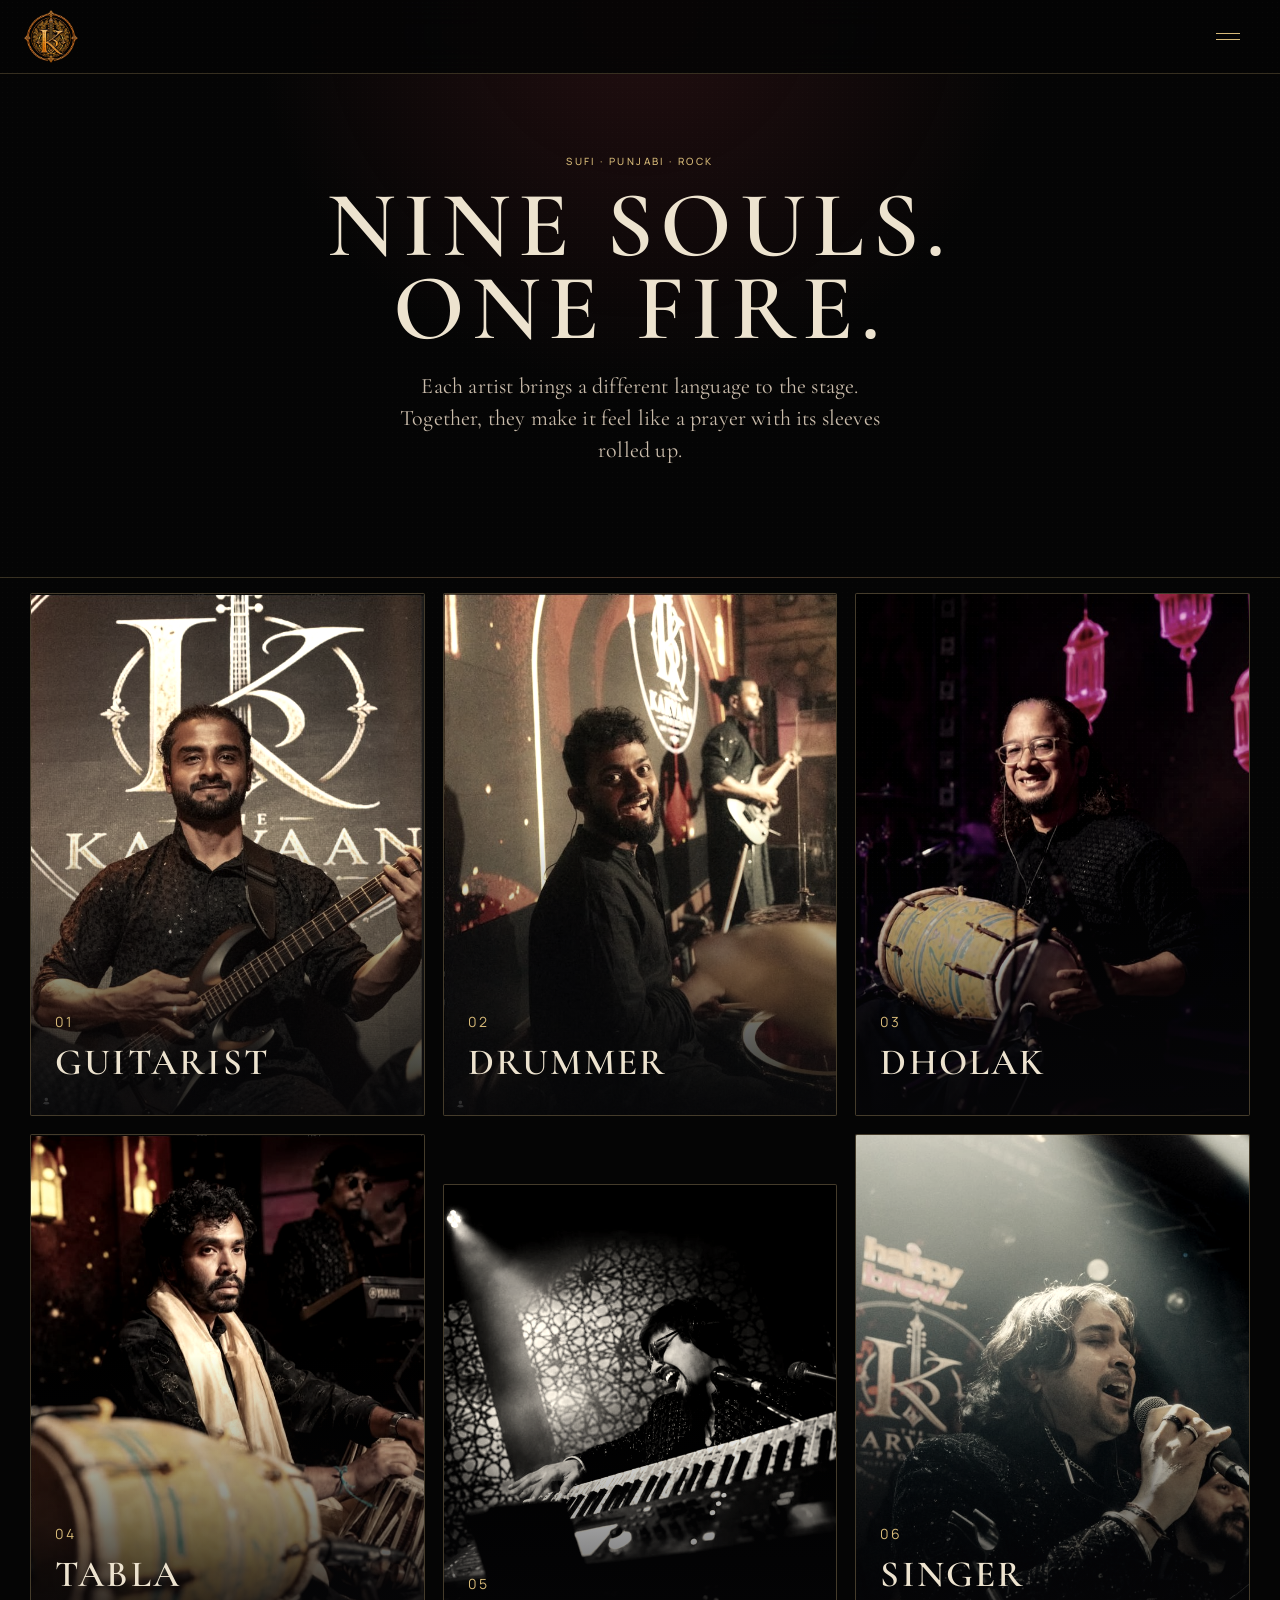
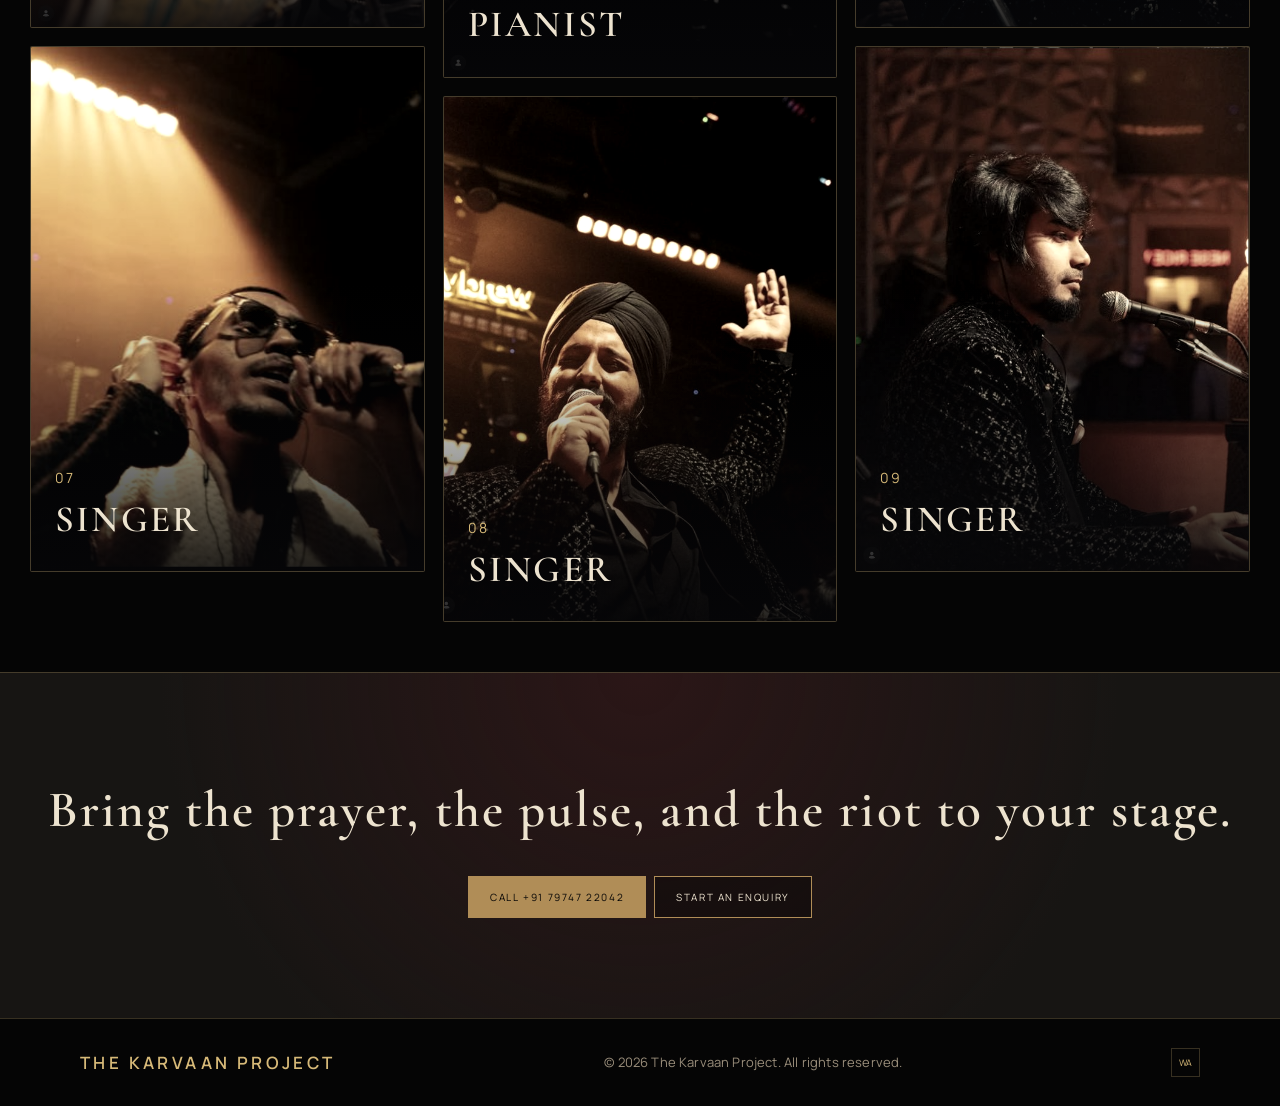
==== commit 5a6e7b1b: "Add files via upload" ====
--- a/band.html
+++ b/band.html
@@ -1,3 +1,3 @@
 <!doctype html>
-<html lang="en-IN"><head><meta charset="UTF-8" /><meta name="viewport" content="width=device-width, initial-scale=1.0" /><meta name="description" content="Meet The Karvaan Project: nine artists bringing Sufi longing, Punjabi fire and rock grit to one unfiltered live sound." /><meta name="robots" content="index, follow, max-image-preview:large" /><meta name="theme-color" content="#09090b" /><meta property="og:type" content="profile" /><meta property="og:site_name" content="The Karvaan Project" /><meta property="og:title" content="Meet The Karvaan Project Band" /><meta property="og:description" content="Nine artists. One live, devotional, hard-hitting sound." /><meta name="twitter:card" content="summary" /><title>Meet The Karvaan Project Band | Sufi, Punjabi &amp; Rock Musicians</title><link rel="stylesheet" href="styles.css" /><link rel="stylesheet" href="overrides.css" /><link rel="stylesheet" href="band.css" /><link rel="stylesheet" href="theme.css" /><link rel="stylesheet" href="seo.css" /><script type="application/ld+json">{"@context":"https://schema.org","@type":"MusicGroup","name":"The Karvaan Project","genre":["Sufi music","Punjabi music","Rock music"],"description":"Nine artists bringing Sufi longing, Punjabi fire and rock grit to one unfiltered live sound."}</script></head>
-<body class="band-page"><header class="nav"><a class="brand" href="index.html">The Karvaan Project</a><button class="menu-toggle" aria-label="Open menu" aria-expanded="false"><i></i><i></i></button><nav aria-label="Main navigation"><a href="index.html">Home</a><a href="band.html">Meet the band</a><a href="index.html#music">Music</a><a href="index.html#book">Book us</a></nav></header><main><section class="band-page-hero"><p class="section-label">Sufi · Punjabi · Rock</p><h1>Nine souls.<br />One fire.</h1><p>Each artist brings a different language to the stage. Together, they make it feel like a prayer with its sleeves rolled up.</p></section><section class="member-grid" aria-label="The Karvaan Project members"><article class="member-card"><img src="assets/guitarist.png" alt="The Karvaan Project guitarist" /><div><span>01</span><h2>Guitarist</h2></div></article><article class="member-card"><img src="assets/drummer.png" alt="The Karvaan Project drummer" /><div><span>02</span><h2>Drummer</h2></div></article><article class="member-card"><img src="assets/dholak.png" alt="The Karvaan Project dholak player" /><div><span>03</span><h2>Dholak</h2></div></article><article class="member-card"><img src="assets/tabla.png" alt="The Karvaan Project tabla player" /><div><span>04</span><h2>Tabla</h2></div></article><article class="member-card"><img src="assets/pianist.png" alt="The Karvaan Project pianist" /><div><span>05</span><h2>Pianist</h2></div></article><article class="member-card"><img src="assets/singer-1.png" alt="The Karvaan Project singer" /><div><span>06</span><h2>Singer</h2></div></article><article class="member-card"><img src="assets/singer-2.png" alt="The Karvaan Project singer" /><div><span>07</span><h2>Singer</h2></div></article><article class="member-card"><img src="assets/singer-3.png" alt="The Karvaan Project singer" /><div><span>08</span><h2>Singer</h2></div></article><article class="member-card"><img src="assets/singer-4.png" alt="The Karvaan Project singer" /><div><span>09</span><h2>Singer</h2></div></article></section><section class="band-booking"><p>Bring the prayer, the pulse, and the riot to your stage.</p><a class="button gold" href="tel:+917974722042">Call +91 79747 22042</a><a class="button outline" href="index.html#book">Start an enquiry</a></section></main><footer><a class="brand" href="index.html">The Karvaan Project</a><p>© <span id="year"></span> The Karvaan Project. All rights reserved.</p><div class="socials"><a href="https://wa.me/917974722042" aria-label="WhatsApp">wa</a></div></footer><script src="script.js"></script></body></html>
+<html lang="en-IN"><head><meta charset="UTF-8" /><meta name="viewport" content="width=device-width, initial-scale=1.0" /><meta name="description" content="Meet The Karvaan Project: nine artists bringing Sufi longing, Punjabi fire and rock grit to one unfiltered live sound." /><meta name="robots" content="index, follow, max-image-preview:large" /><meta name="theme-color" content="#09090b" /><meta property="og:type" content="profile" /><meta property="og:site_name" content="The Karvaan Project" /><meta property="og:title" content="Meet The Karvaan Project Band" /><meta property="og:description" content="Nine artists. One live, devotional, hard-hitting sound." /><meta name="twitter:card" content="summary" /><title>Meet The Karvaan Project Band | Sufi, Punjabi &amp; Rock Musicians</title><link rel="preconnect" href="https://fonts.googleapis.com" /><link rel="preconnect" href="https://fonts.gstatic.com" crossorigin /><link href="https://fonts.googleapis.com/css2?family=Cormorant+Garamond:wght@400;500;600;700&family=Manrope:wght@400;500;600;700&display=swap" rel="stylesheet" /><link rel="stylesheet" href="styles.css" /><link rel="stylesheet" href="band.css" /><link rel="stylesheet" href="theme.css" /><link rel="stylesheet" href="seo.css" /><script type="application/ld+json">{"@context":"https://schema.org","@type":"MusicGroup","name":"The Karvaan Project","genre":["Sufi music","Punjabi music","Rock music"],"description":"Nine artists bringing Sufi longing, Punjabi fire and rock grit to one unfiltered live sound."}</script></head>
+<body class="band-page"><header class="nav"><a class="brand" href="index.html">The Karvaan Project</a><button class="menu-toggle" aria-label="Open menu" aria-expanded="false"><i></i><i></i></button><nav aria-label="Main navigation"><a href="index.html">Home</a><a href="band.html">Meet the band</a><a href="index.html#music">Music</a><a href="index.html#book">Book us</a></nav></header><main><section class="band-page-hero"><p class="section-label">Sufi · Punjabi · Rock</p><h1>Nine souls.<br />One fire.</h1><p>Each artist brings a different language to the stage. Together, they make it feel like a prayer with its sleeves rolled up.</p></section><section class="member-grid" aria-label="The Karvaan Project members"><article class="member-card"><img src="assets/guitarist-mobile.jpg" loading="lazy" decoding="async" alt="The Karvaan Project guitarist" /><div><span>01</span><h2>Guitarist</h2></div></article><article class="member-card"><img src="assets/drummer-mobile.jpg" loading="lazy" decoding="async" alt="The Karvaan Project drummer" /><div><span>02</span><h2>Drummer</h2></div></article><article class="member-card"><img src="assets/dholak-mobile.jpg" loading="lazy" decoding="async" alt="The Karvaan Project dholak player" /><div><span>03</span><h2>Dholak</h2></div></article><article class="member-card"><img src="assets/tabla-mobile.jpg" loading="lazy" decoding="async" alt="The Karvaan Project tabla player" /><div><span>04</span><h2>Tabla</h2></div></article><article class="member-card"><img src="assets/pianist-mobile.jpg" loading="lazy" decoding="async" alt="The Karvaan Project pianist" /><div><span>05</span><h2>Pianist</h2></div></article><article class="member-card"><img src="assets/singer-1-mobile.jpg" loading="lazy" decoding="async" alt="The Karvaan Project singer" /><div><span>06</span><h2>Singer</h2></div></article><article class="member-card"><img src="assets/singer-2-mobile.jpg" loading="lazy" decoding="async" alt="The Karvaan Project singer" /><div><span>07</span><h2>Singer</h2></div></article><article class="member-card"><img src="assets/singer-3-mobile.jpg" loading="lazy" decoding="async" alt="The Karvaan Project singer" /><div><span>08</span><h2>Singer</h2></div></article><article class="member-card"><img src="assets/singer-4-mobile.jpg" loading="lazy" decoding="async" alt="The Karvaan Project singer" /><div><span>09</span><h2>Singer</h2></div></article></section><section class="band-booking"><p>Bring the prayer, the pulse, and the riot to your stage.</p><a class="button gold" href="tel:+917974722042">Call +91 79747 22042</a><a class="button outline" href="index.html#book">Start an enquiry</a></section></main><footer><a class="brand" href="index.html">The Karvaan Project</a><p>© <span id="year"></span> The Karvaan Project. All rights reserved.</p><div class="socials"><a href="https://wa.me/917974722042" aria-label="WhatsApp">wa</a></div></footer><script src="script.js" defer></script></body></html>
--- a/theme.css
+++ b/theme.css
@@ -1,5 +1,3 @@
-@import url('https://fonts.googleapis.com/css2?family=Cormorant+Garamond:wght@400;500;600;700&family=Manrope:wght@400;500;600;700&display=swap');
-
 :root{--ink:#09090b;--ink-2:#111016;--ink-3:#17131a;--parchment:#e7dcc9;--soft:#b9aa9b;--antique:#b9965d;--antique-light:#dfc58c;--plum:#7a3c82;--plum-light:#b274b7;--ornament:rgba(185,150,93,.36)}
 body{background:var(--ink);color:var(--parchment);font-family:"DM Sans",sans-serif;letter-spacing:.005em}.nav{height:74px;background:rgba(7,7,9,.87);border-bottom:1px solid var(--ornament);padding:0 max(24px,calc((100vw - 1340px)/2));backdrop-filter:blur(15px)}.brand,.nav nav{font-family:"Cormorant Garamond",serif}.brand{font-size:22px;font-weight:600;letter-spacing:.13em;text-transform:uppercase;color:var(--antique-light)}.nav nav{gap:30px;font-family:"DM Sans",sans-serif;font-size:11px;letter-spacing:.13em;text-transform:uppercase;color:var(--parchment)}.nav-book{border-radius:0;background:transparent!important;color:var(--antique-light)!important;border:1px solid var(--antique)!important;padding:9px 17px}.nav-book span{display:inline}.hero{height:max(720px,100vh);border-bottom:1px solid var(--ornament);background:#0a090b}.hero-image{background-color:#271b28;background-blend-mode:multiply;background-position:center 48%;filter:saturate(.54) brightness(.61) sepia(.22)}.hero-shade{background:linear-gradient(90deg,rgba(5,5,7,.91) 0%,rgba(5,5,7,.48) 49%,rgba(5,5,7,.2) 100%),linear-gradient(0deg,rgba(6,6,8,.92),transparent 40%)}.hero-copy{max-width:700px;margin-left:clamp(25px,8vw,140px);text-align:left;padding-left:0}.eyebrow,.section-label{font-family:"DM Sans",sans-serif;color:var(--plum-light);font-size:10px;font-weight:500;letter-spacing:.29em;text-transform:uppercase}.hero h1,.story h2,.moments h2,.shows h2,.booking h2,.band-teaser h2{font-family:"Cormorant Garamond",serif;font-weight:600;color:var(--parchment);letter-spacing:.07em;text-transform:uppercase}.hero h1{font-size:clamp(56px,6.4vw,101px);line-height:.82;text-shadow:none;margin:20px 0 26px}.hero h1 span:first-child,.hero h1 span:last-child{font-family:"Cormorant Garamond",serif;letter-spacing:.26em;font-size:.22em;font-weight:600}.hero h1 span:last-child{margin-top:14px}.hero-description{max-width:460px;color:#d8ccbd;font-family:"Cormorant Garamond",serif;font-size:23px;line-height:1.35;letter-spacing:.025em;margin:0 0 31px}.button{border-radius:0;font-family:"DM Sans",sans-serif;font-size:11px;letter-spacing:.12em;text-transform:uppercase;padding:14px 21px}.gold{background:var(--plum);color:#f4e7dc}.gold:hover{background:#954d9b}.outline{border-color:var(--antique);background:rgba(0,0,0,.22);color:var(--parchment)}.scroll-cue{font-family:"DM Sans",sans-serif;color:var(--antique-light);letter-spacing:.14em;text-transform:uppercase;font-size:9px}.scroll-cue span{background:var(--plum-light)}.band-teaser{position:relative;background:radial-gradient(circle at 78% 48%,#2a182e 0,transparent 34%),var(--ink);border-bottom:1px solid var(--ornament)}.band-teaser::before,.music-band::before,.moments::before,.shows::before,.booking::before{content:"✦  ─────────  ✦";display:block;position:absolute;top:21px;left:50%;transform:translateX(-50%);width:max-content;font-family:"Cormorant Garamond",serif;color:var(--antique);font-size:16px;letter-spacing:6px}.band-teaser-copy{position:relative;z-index:1}.band-teaser h2{margin:15px 0 16px;font-size:clamp(48px,5.2vw,72px);line-height:.88}.band-teaser p{font-family:"Cormorant Garamond",serif;font-size:22px;color:#cdbfae;line-height:1.35}.text-link{font-family:"DM Sans",sans-serif;font-size:11px;letter-spacing:.14em;text-transform:uppercase;color:var(--plum-light)}.text-link span{color:var(--antique-light)}.band-teaser-photos img{border-radius:2px;filter:saturate(.62) sepia(.18);border:1px solid rgba(185,150,93,.42)}.music-band{position:relative;background:linear-gradient(rgba(8,7,10,.8),rgba(8,7,10,.88)),url("https://images.unsplash.com/photo-1521337581100-8ca9a73a5f79?auto=format&fit=crop&w=2000&q=85") center/cover;border-bottom:1px solid var(--ornament)}.music-band h2{font-family:"Cormorant Garamond",serif;font-size:clamp(50px,5.5vw,78px);font-weight:600;letter-spacing:.07em;text-transform:uppercase;line-height:.88;color:var(--parchment)}.genre-grid{background:rgba(24,16,25,.78);border:1px solid var(--ornament);border-radius:0}.genre-grid article{border-color:var(--ornament)}.genre-grid span{font-family:"DM Sans",sans-serif;color:var(--plum-light);letter-spacing:.16em}.genre-grid h3{font-family:"Cormorant Garamond",serif;font-size:39px;color:var(--antique-light);letter-spacing:.06em;text-transform:uppercase}.genre-grid p{font-family:"Cormorant Garamond",serif;color:#d8ccbd;font-size:18px}.light{background:transparent;color:var(--parchment);border:1px solid var(--antique)}.moments{position:relative;background:var(--ink-2);border-bottom:1px solid var(--ornament)}.gallery figure{border-radius:2px;border:1px solid var(--ornament)}.gallery img{filter:saturate(.55) sepia(.25)}.shows{position:relative;background:radial-gradient(circle at 18% 90%,#221328,transparent 34%),var(--ink);border-bottom:1px solid var(--ornament)}.shows-intro p{font-family:"Cormorant Garamond",serif;color:#cdbfae;font-size:21px}.show-list{border-color:var(--ornament)}.show-list article{border-color:var(--ornament)}time b{font-family:"Cormorant Garamond",serif;color:var(--antique-light);font-size:47px}.show-list h3{font-family:"Cormorant Garamond",serif;color:var(--parchment);font-size:27px;letter-spacing:.03em}.show-list p,time span{color:var(--soft)}.show-list a{font-family:"DM Sans",sans-serif;font-size:11px;letter-spacing:.12em;text-transform:uppercase;color:var(--plum-light)}.booking{position:relative;background:radial-gradient(circle at 20% 100%,#301535,transparent 36%),#0b0a0d}.booking-form input,.booking-form textarea{border-radius:0;background:rgba(255,255,255,.035);border-color:var(--ornament);color:var(--parchment)}.booking-form input:focus,.booking-form textarea:focus{border-color:var(--antique-light);box-shadow:0 0 0 2px rgba(185,150,93,.16)}.booking-form label{font-family:"DM Sans",sans-serif;letter-spacing:.13em;text-transform:uppercase;color:var(--soft);font-size:10px}.submit{border-radius:0}.whatsapp{display:flex;background:#54275c!important;border:1px solid var(--plum-light)}footer{background:#09090b;border-top:1px solid var(--ornament);color:var(--soft)}footer .brand{font-size:17px}.socials a{border-radius:0;border-color:var(--ornament);color:var(--antique-light)}
 
@@ -27,3 +25,44 @@
 .band-teaser-photos{cursor:pointer}
 .band-teaser-photos:focus-visible{outline:2px solid var(--antique-light);outline-offset:8px}
 .hero h1{color:var(--parchment)}
+
+/* Performance: a small local still image is used below the desktop breakpoint. */
+.hero-image{background-image:url("assets/bg-mobile.jpg")!important}
+.music-band{background-image:linear-gradient(rgba(5,5,5,.82),rgba(5,5,5,.91)),none!important;background-color:var(--ink-2)}
+@media(max-width:760px){.hero-video{display:none}}
+
+/* Gallery: an editorial, responsive mosaic that keeps the live-performance story central. */
+.moments .section-head{align-items:end}.moments .gallery{grid-template-columns:1fr .88fr 1.28fr .92fr;grid-template-rows:260px 190px;height:470px;gap:12px}.moments .gallery figure:nth-child(1){grid-row:1 / span 2}.moments .gallery figure:nth-child(2){grid-row:1 / span 2}.moments .gallery figure:nth-child(3){grid-column:3 / span 2}.moments .gallery figure:nth-child(4){grid-column:3}.moments .gallery figure:nth-child(5){grid-column:4}.moments .gallery figure:nth-child(6){display:none}.moments .gallery figure{border-radius:0;background:var(--ink)}.moments .gallery img{object-position:center;filter:saturate(.58) sepia(.2) contrast(1.08)}
+@media(max-width:760px){.moments .section-head{align-items:flex-start}.moments .gallery{grid-template-columns:1fr 1fr;grid-template-rows:260px 185px 185px;height:auto;gap:8px}.moments .gallery figure:nth-child(1){grid-row:1 / span 2}.moments .gallery figure:nth-child(2){grid-row:auto}.moments .gallery figure:nth-child(3){display:block;grid-column:auto}.moments .gallery figure:nth-child(4){grid-column:auto}.moments .gallery figure:nth-child(5){grid-column:auto}.moments .gallery figure:nth-child(6){display:block;grid-column:auto}.moments .gallery figure{min-height:185px}}
+
+/* Dedicated photo gallery */
+.home-gallery-layout{display:grid;grid-template-columns:.8fr 1.2fr;gap:clamp(45px,8vw,125px);align-items:center;min-height:450px}.home-gallery-copy{max-width:430px}.home-gallery-copy h2{margin:18px 0 22px}.home-gallery-copy p{margin:0 0 23px;font-family:"Cormorant Garamond",Georgia,serif;font-size:21px;line-height:1.35;color:#c5baa8}.gallery-preview{position:relative;display:block;justify-self:center;overflow:hidden;width:min(100%,500px);height:420px;border:1px solid var(--ornament);background:var(--ink)}.gallery-preview img{width:100%;height:100%;position:absolute;inset:0;object-fit:cover;object-position:center;filter:saturate(.6) sepia(.12) contrast(1.08);transition:transform .7s ease,filter .4s ease}.gallery-preview:hover img{transform:scale(1.035);filter:saturate(.82) sepia(.06) contrast(1.06)}.gallery-preview::after{content:"";position:absolute;inset:0;background:linear-gradient(0deg,rgba(5,5,5,.78),transparent 55%)}.gallery-preview span{position:absolute;z-index:1;left:26px;bottom:22px;font-family:"Manrope",sans-serif;color:var(--parchment);font-size:10px;letter-spacing:.18em;text-transform:uppercase}.gallery-preview b{font-size:17px;color:var(--antique-light);margin-left:5px}.gallery-page{background:var(--ink)}.gallery-page .nav{position:absolute}.gallery-hero{padding:clamp(145px,18vw,230px) max(24px,calc((100vw - 1120px)/2)) clamp(65px,9vw,115px);text-align:center;background:radial-gradient(circle at 50% 0,rgba(59,23,26,.55),transparent 46%),var(--ink)}.gallery-hero h1{margin:18px 0 22px;font-family:"Cormorant Garamond",Georgia,serif;font-size:clamp(58px,7vw,108px);font-weight:500;line-height:.82;letter-spacing:.075em;text-transform:uppercase;color:var(--parchment)}.gallery-hero>p:last-child{max-width:500px;margin:auto;font-family:"Cormorant Garamond",Georgia,serif;font-size:21px;line-height:1.35;color:#c5baa8}.full-gallery{max-width:1400px;margin:0 auto;padding:0 clamp(16px,3vw,44px) clamp(80px,10vw,150px);display:grid;grid-template-columns:repeat(12,1fr);grid-auto-rows:72px;gap:12px}.gallery-shot{margin:0;overflow:hidden;border:1px solid var(--ornament);background:var(--ink-2)}.gallery-shot img{display:block;width:100%;height:100%;object-fit:cover;filter:saturate(.6) sepia(.18) contrast(1.06);transition:transform .55s ease,filter .35s ease}.gallery-shot:hover img{transform:scale(1.04);filter:saturate(.82) sepia(.1) contrast(1.04)}.shot-a{grid-column:span 5;grid-row:span 7}.shot-b{grid-column:span 3;grid-row:span 5}.shot-c{grid-column:span 4;grid-row:span 5}.shot-d{grid-column:span 3;grid-row:span 5}.shot-e{grid-column:span 5;grid-row:span 5}.shot-f{grid-column:span 4;grid-row:span 5}.shot-g{grid-column:span 4;grid-row:span 6}.shot-h{grid-column:span 4;grid-row:span 6}.shot-i{grid-column:span 4;grid-row:span 6}.shot-j{grid-column:span 3;grid-row:span 5}.shot-k{grid-column:span 5;grid-row:span 5}.shot-l{grid-column:span 4;grid-row:span 5}.shot-m{grid-column:span 4;grid-row:span 6}.shot-n{grid-column:span 4;grid-row:span 6}.shot-o{grid-column:span 4;grid-row:span 6}.gallery-cta{padding:clamp(70px,8vw,120px) 24px;text-align:center;background:radial-gradient(circle at 50% 0,rgba(59,23,26,.55),transparent 67%),var(--ink-2)}.gallery-cta p{margin:0 0 25px;font-family:"Cormorant Garamond",Georgia,serif;font-size:clamp(34px,4vw,56px);line-height:1;color:var(--parchment)}
+.home-gallery{background:radial-gradient(circle at 18% 100%,rgba(59,23,26,.4),transparent 35%),var(--ink)!important}
+
+/* YouTube sessions slider */
+.videos-section{padding:clamp(80px,10vw,135px) max(24px,calc((100vw - 1120px)/2));background:var(--ink);border-bottom:1px solid var(--ornament)}.videos-head{display:flex;justify-content:space-between;align-items:end;gap:35px;margin-bottom:45px}.videos-head h2{margin:17px 0 0;font-family:"Cormorant Garamond",Georgia,serif;font-size:clamp(50px,5.5vw,78px);font-weight:500;line-height:.86;letter-spacing:.075em;text-transform:uppercase;color:var(--parchment)}.videos-head>p{max-width:260px;margin:0 0 5px;font-family:"Cormorant Garamond",Georgia,serif;font-size:20px;line-height:1.35;color:#c5baa8}.video-slider{display:grid;grid-template-columns:42px minmax(0,1fr) 42px;gap:14px;align-items:center}.video-viewport{overflow:hidden}.video-track{display:flex}.video-slide{flex:0 0 100%;margin:0}.youtube-frame{position:relative;overflow:hidden;aspect-ratio:16 / 9;border:1px solid var(--ornament);background:#090909}.youtube-frame iframe{position:absolute;inset:0;width:100%;height:100%;border:0}.video-slide p,.video-note{font-family:"Manrope",sans-serif;font-size:10px;letter-spacing:.17em;text-transform:uppercase;color:var(--antique-light)}.video-slide p{margin:15px 0 0}.video-slide p span{padding:0 7px;color:var(--soft)}.video-arrow{width:42px;height:42px;border:1px solid var(--antique);border-radius:0;background:transparent;color:var(--parchment);font-size:19px;line-height:1}.video-arrow:disabled{opacity:.28;cursor:not-allowed}.video-note{margin:23px 0 0;text-align:center;color:var(--soft)}
+@media(max-width:760px){.videos-section{padding:75px 20px}.videos-head{display:block;margin-bottom:32px}.videos-head>p{margin-top:20px;font-size:19px}.video-slider{grid-template-columns:1fr}.video-arrow{display:none}.video-note{margin-top:18px}}
+
+/* Stories: a stronger editorial hierarchy without changing the writing. */
+.news-section{background:radial-gradient(circle at 11% 100%,rgba(59,23,26,.62),transparent 38%),radial-gradient(circle at 88% 10%,rgba(79,43,28,.28),transparent 28%),var(--ink)!important}.news-heading{position:relative;align-items:center;margin-bottom:48px;padding-bottom:32px;border-bottom:1px solid var(--ornament)}.news-heading>p{padding-left:clamp(25px,5vw,80px);border-left:1px solid var(--ornament);max-width:380px;font-size:21px}.news-grid{grid-template-columns:1.32fr .84fr .84fr;gap:12px;border:0!important;background:transparent!important;counter-reset:story}.news-grid article{position:relative;min-height:310px;margin:0!important;padding:34px!important;border:1px solid var(--ornament)!important;background:rgba(23,21,19,.64);display:flex;flex-direction:column;transition:transform .25s ease,border-color .25s ease,background .25s ease;counter-increment:story}.news-grid article:first-child{background:radial-gradient(circle at 0 100%,rgba(59,23,26,.78),transparent 66%),rgba(23,21,19,.84)}.news-grid article::after{content:"0" counter(story);position:absolute;right:20px;top:17px;font-family:"Manrope",sans-serif;font-size:10px;letter-spacing:.15em;color:rgba(214,185,120,.5)}.news-grid article:hover{transform:translateY(-5px);border-color:var(--antique)!important;background:rgba(36,29,24,.88)}.news-grid h3{max-width:440px;font-size:clamp(30px,2.8vw,43px);line-height:.98;margin:22px 0 15px!important}.news-grid article:not(:first-child) h3{font-size:30px}.news-grid article>p:not(.article-type){font-size:19px;line-height:1.42}.news-grid a{margin-top:auto!important;padding-top:22px}.news-all{display:inline-flex;align-items:center;gap:7px;margin-top:29px;padding:12px 0;border-bottom:1px solid var(--antique-light)}
+@media(max-width:760px){.news-heading{margin-bottom:29px;padding-bottom:25px}.news-heading>p{padding:18px 0 0;border-left:0;border-top:1px solid var(--ornament);font-size:19px}.news-grid{grid-template-columns:1fr;gap:8px}.news-grid article{min-height:0;padding:27px!important}.news-grid article:first-child{min-height:285px}.news-grid h3,.news-grid article:not(:first-child) h3{font-size:32px}.news-grid article>p:not(.article-type){font-size:18px}.news-grid a{margin-top:19px!important}}
+
+/* Vertical YouTube Shorts slider */
+.video-track{transition:transform .45s ease}.shorts-section{padding:clamp(80px,10vw,125px) max(24px,calc((100vw - 1120px)/2));background:radial-gradient(circle at 85% 80%,rgba(59,23,26,.5),transparent 34%),var(--ink-2);border-bottom:1px solid var(--ornament)}.shorts-head{text-align:center;margin-bottom:35px}.shorts-head h2{margin:15px 0 0;font-family:"Cormorant Garamond",Georgia,serif;font-size:clamp(48px,5.5vw,76px);font-weight:500;letter-spacing:.075em;line-height:.86;text-transform:uppercase;color:var(--parchment)}.shorts-slider{max-width:530px;margin:auto}.short-frame{position:relative;width:min(100%,320px);margin:auto;overflow:hidden;aspect-ratio:9 / 16;border:1px solid var(--ornament);background:#090909}.short-frame iframe{position:absolute;inset:0;width:100%;height:100%;border:0}.shorts-slider .video-slide p{text-align:center}.shorts-slider .video-arrow{align-self:center}
+@media(max-width:760px){.shorts-section{padding:75px 20px}.short-frame{width:min(100%,330px)}.shorts-slider{max-width:330px}.shorts-slider .video-arrow{display:none}}
+
+/* Featured reels carousel */
+.reel-slider{position:relative;max-width:980px;height:625px;margin:auto;overflow:hidden}.reel-stage{position:relative;height:570px}.reel-card{position:absolute;top:0;left:50%;width:320px;margin:0;opacity:0;pointer-events:none;transform:translateX(-50%) scale(.72);transition:transform .55s ease,opacity .45s ease,filter .45s ease;filter:brightness(.5)}.reel-card.is-active{z-index:3;opacity:1;pointer-events:auto;transform:translateX(-50%) scale(1);filter:none}.reel-card.is-next{z-index:2;opacity:.48;transform:translateX(24%) scale(.78);filter:brightness(.48)}.reel-card.is-previous{z-index:1;opacity:.48;transform:translateX(-124%) scale(.78);filter:brightness(.48)}.reel-card .short-frame{width:320px;height:auto}.reel-card p{margin:14px 0 0;text-align:center;font-family:"Manrope",sans-serif;font-size:10px;letter-spacing:.17em;text-transform:uppercase;color:var(--antique-light)}.reel-card p span{padding:0 7px;color:var(--soft)}.reel-arrow{position:absolute;z-index:5;top:265px;width:44px;height:44px;border:1px solid var(--antique);border-radius:50%;background:rgba(5,5,5,.65);color:var(--parchment);font-size:20px}.reel-arrow.previous{left:0}.reel-arrow.next{right:0}.reel-dots{position:absolute;z-index:5;left:50%;bottom:0;display:flex;gap:8px;transform:translateX(-50%)}.reel-dots button{width:7px;height:7px;padding:0;border:0;border-radius:50%;background:rgba(237,227,207,.35)}.reel-dots button.is-active{background:var(--parchment);transform:scale(1.2)}
+@media(max-width:760px){.reel-slider{height:575px;max-width:360px}.reel-stage{height:525px}.reel-card,.reel-card .short-frame{width:280px}.reel-card.is-next{opacity:.2;transform:translateX(14%) scale(.75)}.reel-card.is-previous{opacity:.2;transform:translateX(-114%) scale(.75)}.reel-arrow{top:240px;width:38px;height:38px}.reel-arrow.previous{left:-4px}.reel-arrow.next{right:-4px}}
+
+/* One compact menu on every screen keeps the header calm and consistent. */
+.menu-toggle{display:grid;gap:5px;width:40px;padding:10px 0;border:0;background:transparent;cursor:pointer}.menu-toggle i{display:block;width:24px;height:1px;background:var(--antique-light);transition:transform .2s ease,opacity .2s ease}.menu-toggle[aria-expanded="true"] i:first-child{transform:translateY(6px) rotate(45deg)}.menu-toggle[aria-expanded="true"] i:nth-child(2){opacity:0}.menu-toggle[aria-expanded="true"] i:last-child{transform:translateY(-6px) rotate(-45deg)}.nav nav{display:none;position:absolute;top:74px;right:max(24px,calc((100vw - 1340px)/2));width:min(290px,calc(100vw - 48px));padding:20px 22px 23px;flex-direction:column;align-items:flex-start;gap:17px;background:rgba(5,5,5,.98);border:1px solid var(--ornament);box-shadow:0 16px 38px rgba(0,0,0,.35)}.nav nav.open{display:flex}.nav nav a{width:100%}.nav .nav-book{margin-top:5px;text-align:center}.reels-page-section{min-height:calc(100vh - 74px);padding-top:145px}.reels-page-section .shorts-head p{max-width:440px;margin:22px auto 0;font-family:"Cormorant Garamond",Georgia,serif;font-size:21px;line-height:1.35;color:var(--soft)}.reels-page-section .shorts-head h1{margin:15px 0 0;font-family:"Cormorant Garamond",Georgia,serif;font-size:clamp(48px,5.5vw,76px);font-weight:500;letter-spacing:.075em;line-height:.86;text-transform:uppercase;color:var(--parchment)}.shorts-page-link{margin-top:18px}
+@media(max-width:760px){.nav nav{top:60px;right:12px;width:calc(100vw - 24px)}.menu-toggle{width:34px}.menu-toggle i{width:22px}.reels-page-section{min-height:calc(100vh - 60px);padding-top:120px}}
+.band-page .menu-toggle[aria-expanded="true"] i:nth-child(2),.gallery-page .menu-toggle[aria-expanded="true"] i:nth-child(2),.news-page .menu-toggle[aria-expanded="true"] i:nth-child(2){opacity:1;transform:translateY(-3px) rotate(-45deg)}
+.shows-page-section{min-height:calc(100vh - 74px);padding-top:160px}.shows-page-section h1{font-family:"Cormorant Garamond",Georgia,serif;font-weight:600;color:var(--parchment);letter-spacing:.07em;text-transform:uppercase;font-size:clamp(48px,5.2vw,72px);line-height:.88;margin:15px 0 18px}.shows-page-section .show-list h2{font-family:"Cormorant Garamond",Georgia,serif;color:var(--parchment);font-size:30px;letter-spacing:.03em}.shows-page-cta{padding:70px 24px 85px;text-align:center;background:var(--ink-2);border-bottom:1px solid var(--ornament)}.shows-page-cta p{margin:0 0 22px;font-family:"Cormorant Garamond",Georgia,serif;font-size:26px;color:var(--parchment)}
+@media(max-width:760px){.shows-page-section{min-height:calc(100vh - 60px);padding-top:120px}.shows-page-section .show-list h2{font-size:25px}}
+.nav>.brand{width:54px;height:54px;flex:0 0 54px;background:url("assets/logo-emblem-muted-background.png") center/contain no-repeat;color:transparent!important;font-size:0;letter-spacing:0}.nav>.brand::selection{background:transparent}@media(max-width:760px){.nav>.brand{width:43px;height:43px;flex-basis:43px}}
+
+/* Single featured show */
+.single-show{align-self:center}.single-show article:only-child{min-height:150px;padding:33px 0}.single-show article:only-child h3{font-size:clamp(29px,3vw,42px)}.single-show article:only-child p{font-size:17px;letter-spacing:.02em}.shows-intro h2{margin-top:0}
+@media(max-width:760px){.home-gallery-layout{grid-template-columns:1fr;gap:30px;min-height:0}.home-gallery-copy{max-width:none;text-align:center}.home-gallery-copy p{font-size:19px}.gallery-preview{width:100%;height:400px}.gallery-preview span{left:18px;bottom:17px}.gallery-hero{padding-top:145px}.gallery-hero h1{font-size:60px}.gallery-hero>p:last-child{font-size:19px}.full-gallery{padding:0 12px 70px;grid-template-columns:repeat(2,1fr);grid-auto-rows:110px;gap:7px}.shot-a,.shot-b,.shot-c,.shot-d,.shot-e,.shot-f,.shot-g,.shot-h,.shot-i,.shot-j,.shot-k,.shot-l,.shot-m,.shot-n,.shot-o{grid-column:span 1;grid-row:span 2}.shot-a,.shot-e,.shot-i,.shot-m{grid-column:span 2;grid-row:span 3}}
